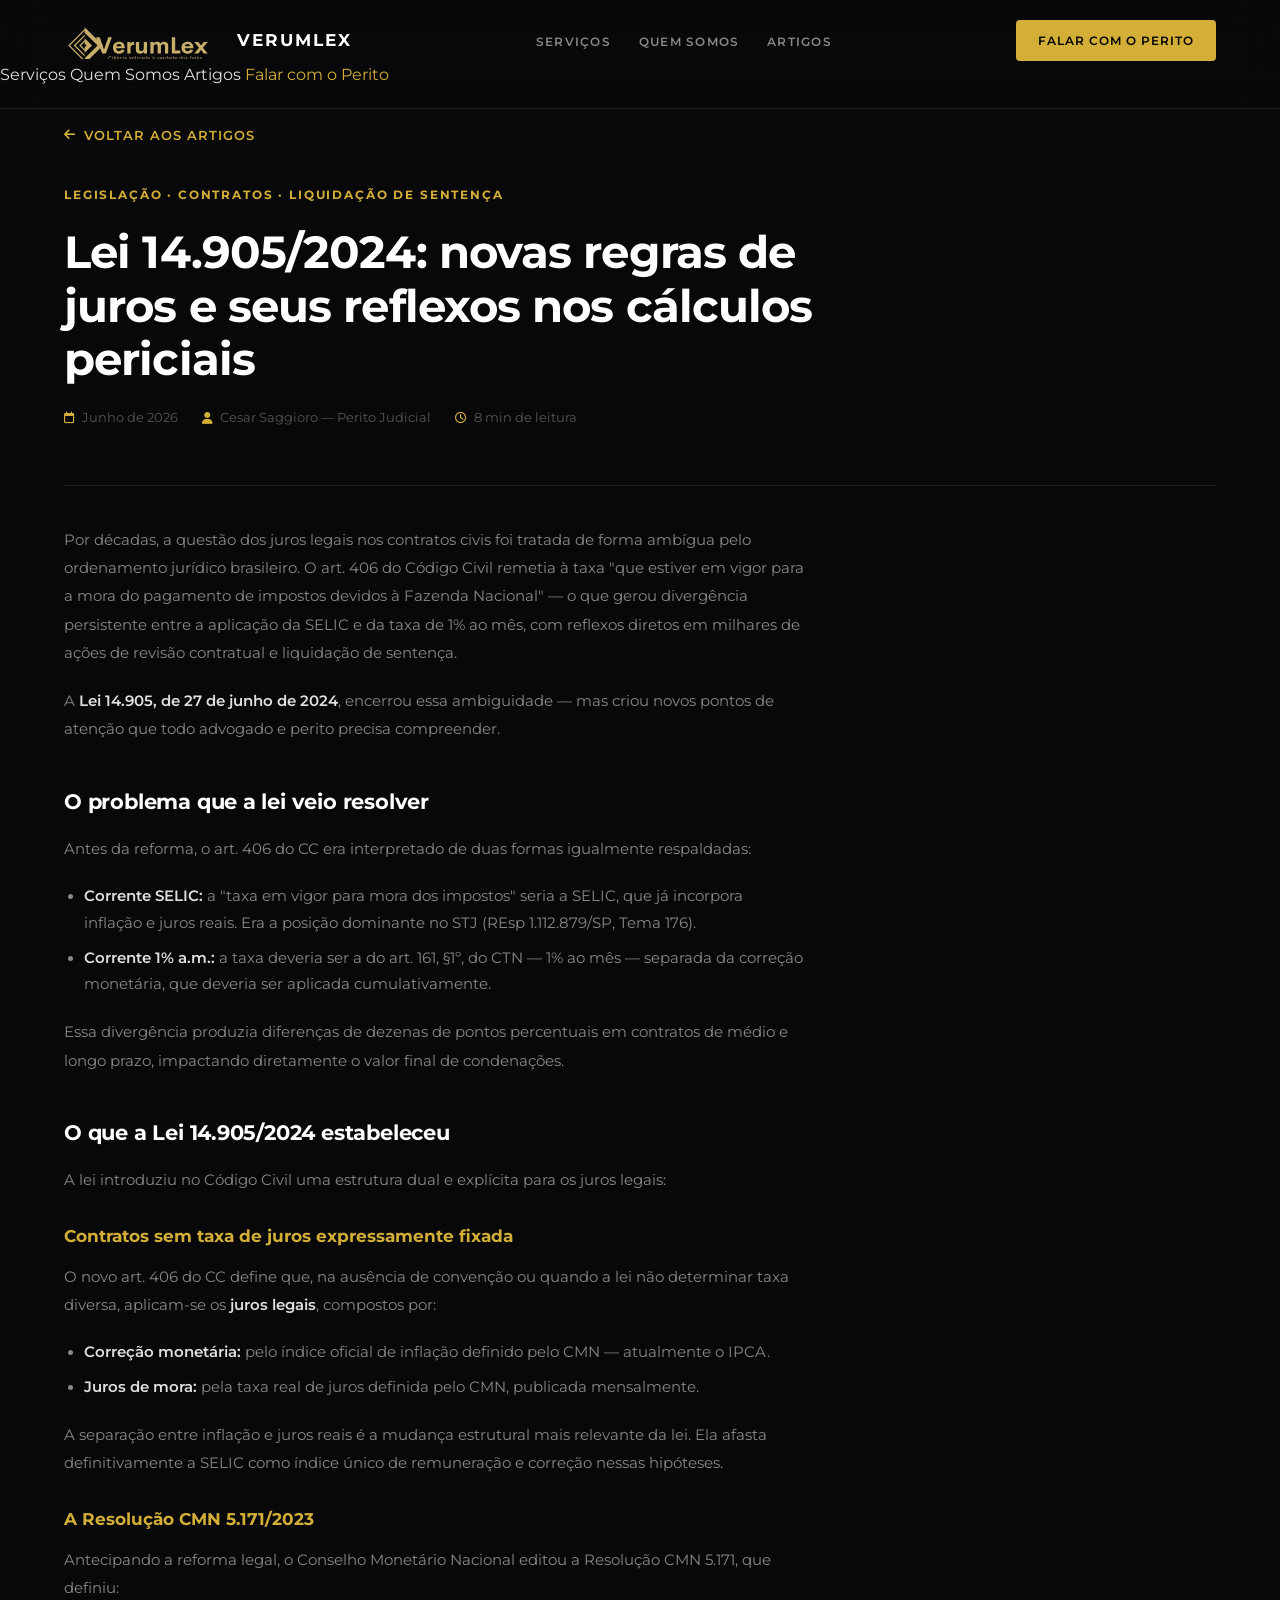
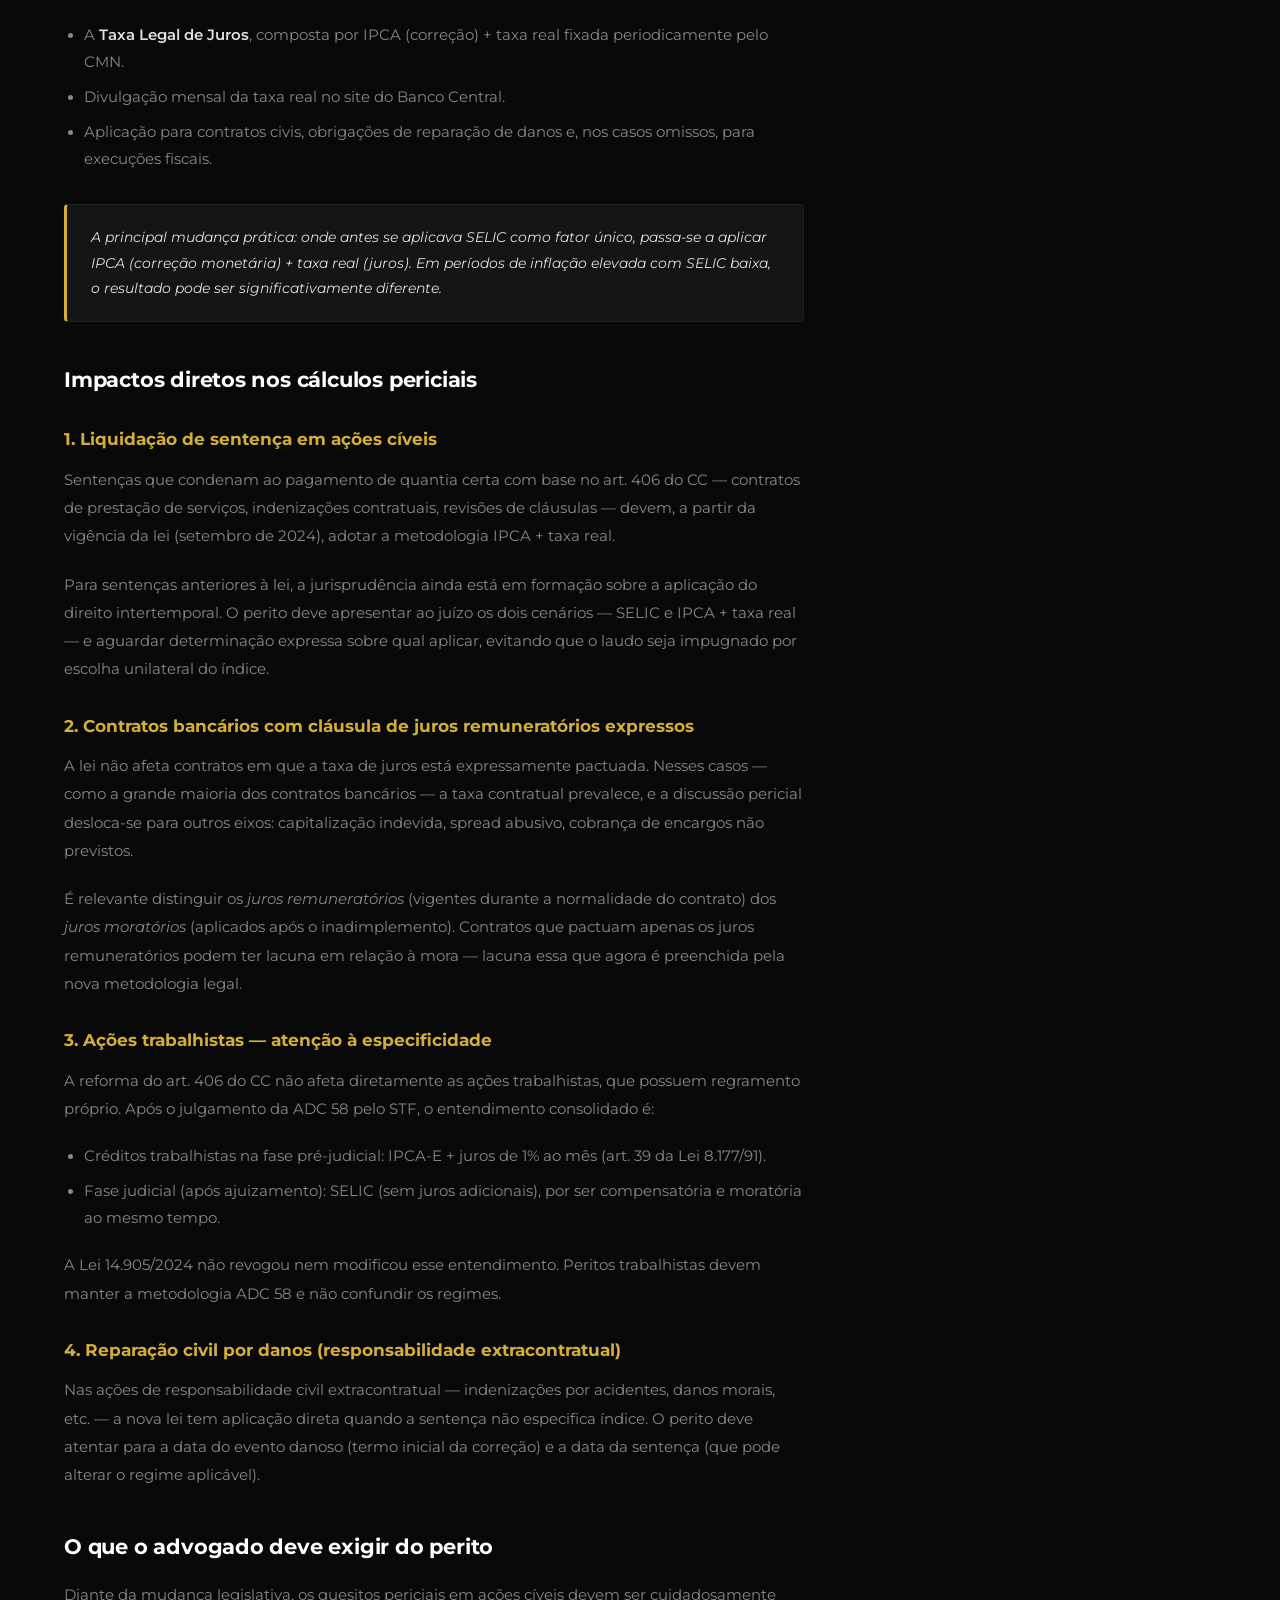
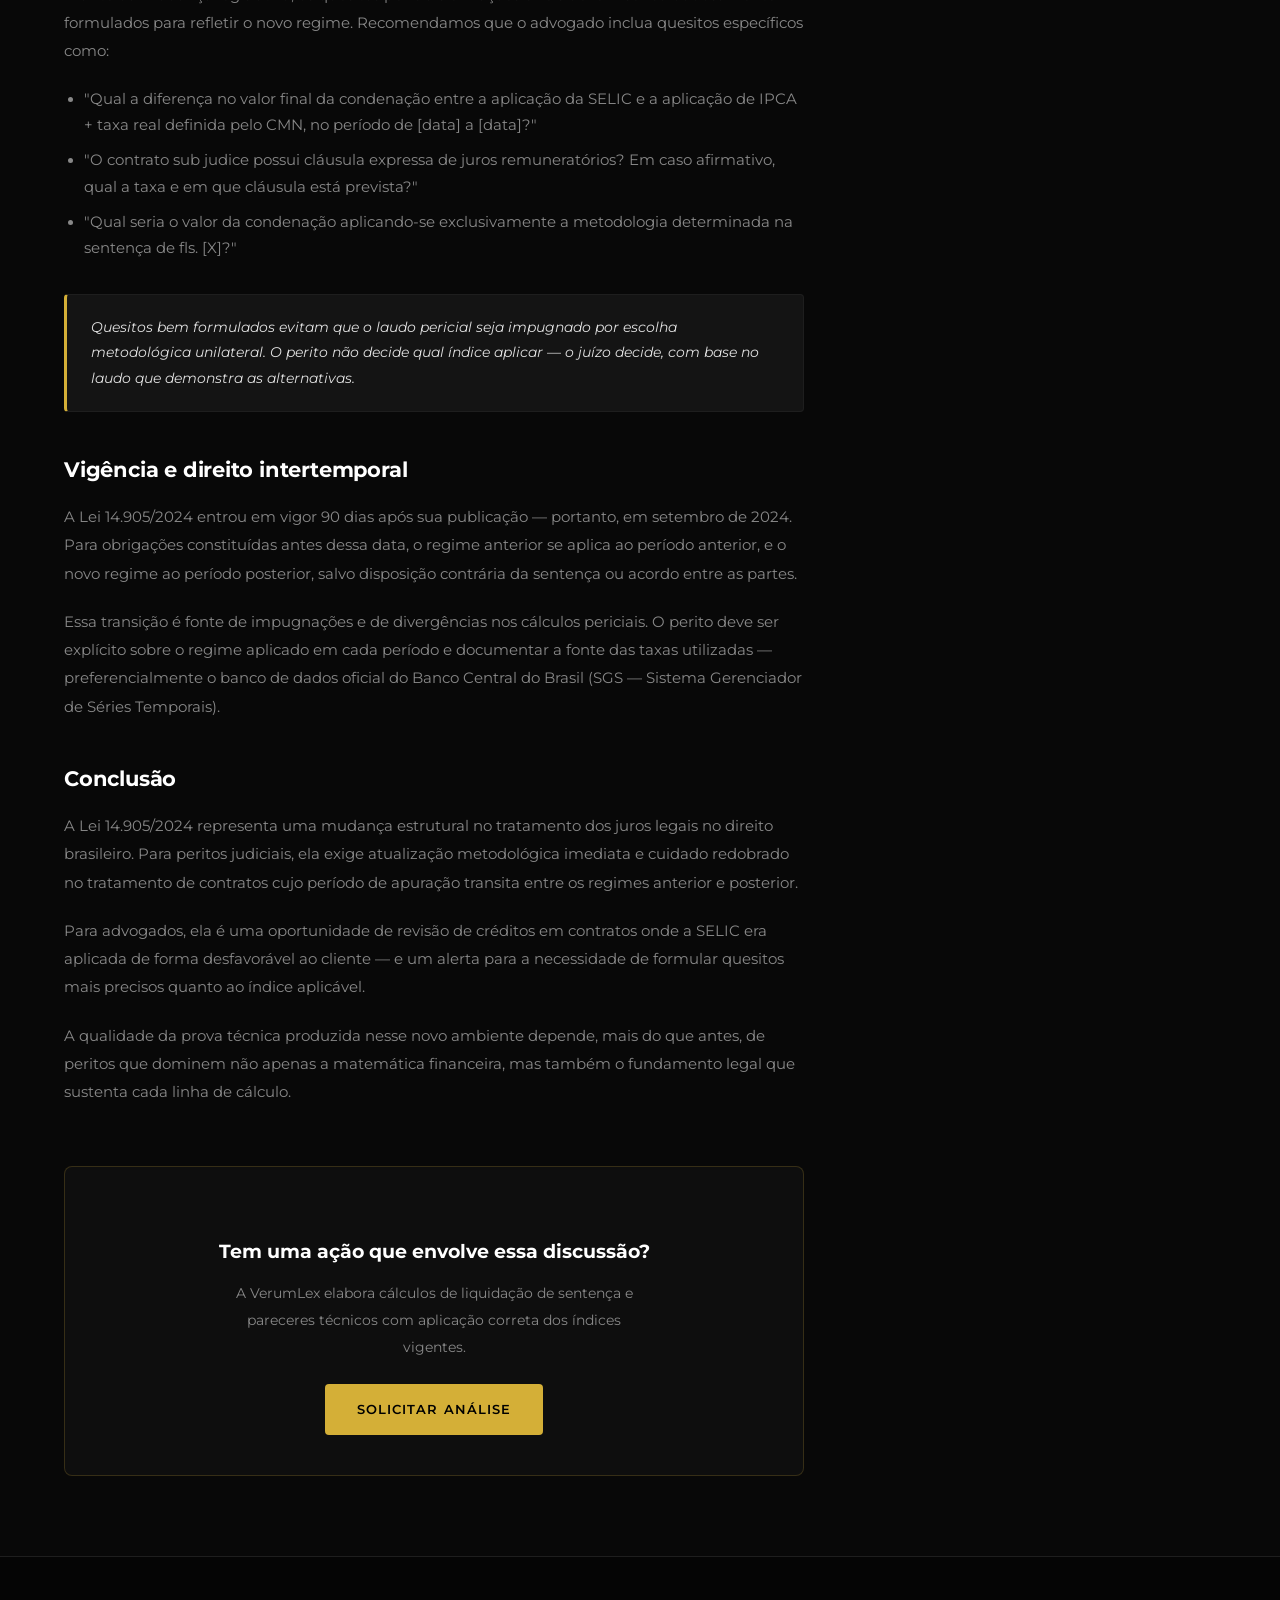
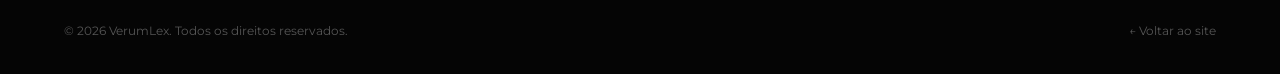
==== artigos/lei-14905-2024-juros.html @ 54c2287c "Site VerumLex v3.0 — reconstrução comercial - Landing page completa: hero, 9 serviços, quem somos, c" ====
<!DOCTYPE html>
<html lang="pt-BR">
<head>
  <meta charset="UTF-8">
  <meta name="viewport" content="width=device-width, initial-scale=1.0">
  <title>Lei 14.905/2024 e os Reflexos nos Cálculos Periciais — VerumLex</title>
  <meta name="description" content="A reforma dos juros legais pela Lei 14.905/2024 e CMN 5.171 alterou a base de correção monetária em contratos sem taxa fixada. Impactos na liquidação de sentença.">
  <link rel="preconnect" href="https://fonts.googleapis.com">
  <link rel="preconnect" href="https://fonts.gstatic.com" crossorigin>
  <link href="https://fonts.googleapis.com/css2?family=Montserrat:wght@300;400;500;600;700&display=swap" rel="stylesheet">
  <link rel="stylesheet" href="https://cdnjs.cloudflare.com/ajax/libs/font-awesome/6.5.0/css/all.min.css">
  <link rel="stylesheet" href="../assets/css/style.css?v=3.0">
  <link rel="icon" href="data:image/svg+xml,<svg xmlns='http://www.w3.org/2000/svg' viewBox='0 0 100 100'><text y='.9em' font-size='90'>⚖</text></svg>">
</head>
<body>

<div class="scroll-progress" id="scrollProgress"></div>

<nav class="navbar" id="navbar">
  <div class="container nav-inner">
    <a href="../index.html" class="nav-logo">
      <img src="../assets/img/logo.svg" alt="VerumLex">
      <span class="nav-logo-text">VERUMLEX</span>
    </a>
    <ul class="nav-links">
      <li><a href="../index.html#servicos">Serviços</a></li>
      <li><a href="../index.html#quem-somos">Quem Somos</a></li>
      <li><a href="../index.html#artigos">Artigos</a></li>
    </ul>
    <a href="../index.html#contato" class="btn btn-gold nav-cta">Falar com o Perito</a>
    <button class="nav-toggle" id="navToggle" aria-label="Menu">
      <span></span><span></span><span></span>
    </button>
  </div>
  <div class="nav-mobile-menu" id="navMobile">
    <a href="../index.html#servicos">Serviços</a>
    <a href="../index.html#quem-somos">Quem Somos</a>
    <a href="../index.html#artigos">Artigos</a>
    <a href="../index.html#contato" style="color:var(--gold)">Falar com o Perito</a>
  </div>
</nav>

<main class="article-page">
  <div class="container">

    <a href="../index.html#artigos" class="article-back">
      <i class="fa-solid fa-arrow-left"></i> Voltar aos artigos
    </a>

    <div class="article-page-header">
      <span class="article-page-tag">Legislação · Contratos · Liquidação de Sentença</span>
      <h1 class="article-page-title">Lei 14.905/2024: novas regras de juros e seus reflexos nos cálculos periciais</h1>
      <div class="article-meta">
        <span><i class="fa-regular fa-calendar"></i> Junho de 2026</span>
        <span><i class="fa-solid fa-user"></i> Cesar Saggioro — Perito Judicial</span>
        <span><i class="fa-regular fa-clock"></i> 8 min de leitura</span>
      </div>
    </div>

    <div class="article-divider"></div>

    <div class="article-content">

      <p>
        Por décadas, a questão dos juros legais nos contratos civis foi tratada de forma ambígua pelo ordenamento jurídico brasileiro. O art. 406 do Código Civil remetia à taxa "que estiver em vigor para a mora do pagamento de impostos devidos à Fazenda Nacional" — o que gerou divergência persistente entre a aplicação da SELIC e da taxa de 1% ao mês, com reflexos diretos em milhares de ações de revisão contratual e liquidação de sentença.
      </p>
      <p>
        A <strong>Lei 14.905, de 27 de junho de 2024</strong>, encerrou essa ambiguidade — mas criou novos pontos de atenção que todo advogado e perito precisa compreender.
      </p>

      <h2>O problema que a lei veio resolver</h2>
      <p>
        Antes da reforma, o art. 406 do CC era interpretado de duas formas igualmente respaldadas:
      </p>
      <ul>
        <li><strong>Corrente SELIC:</strong> a "taxa em vigor para mora dos impostos" seria a SELIC, que já incorpora inflação e juros reais. Era a posição dominante no STJ (REsp 1.112.879/SP, Tema 176).</li>
        <li><strong>Corrente 1% a.m.:</strong> a taxa deveria ser a do art. 161, §1º, do CTN — 1% ao mês — separada da correção monetária, que deveria ser aplicada cumulativamente.</li>
      </ul>
      <p>
        Essa divergência produzia diferenças de dezenas de pontos percentuais em contratos de médio e longo prazo, impactando diretamente o valor final de condenações.
      </p>

      <h2>O que a Lei 14.905/2024 estabeleceu</h2>
      <p>
        A lei introduziu no Código Civil uma estrutura dual e explícita para os juros legais:
      </p>

      <h3>Contratos sem taxa de juros expressamente fixada</h3>
      <p>
        O novo art. 406 do CC define que, na ausência de convenção ou quando a lei não determinar taxa diversa, aplicam-se os <strong>juros legais</strong>, compostos por:
      </p>
      <ul>
        <li><strong>Correção monetária:</strong> pelo índice oficial de inflação definido pelo CMN — atualmente o IPCA.</li>
        <li><strong>Juros de mora:</strong> pela taxa real de juros definida pelo CMN, publicada mensalmente.</li>
      </ul>
      <p>
        A separação entre inflação e juros reais é a mudança estrutural mais relevante da lei. Ela afasta definitivamente a SELIC como índice único de remuneração e correção nessas hipóteses.
      </p>

      <h3>A Resolução CMN 5.171/2023</h3>
      <p>
        Antecipando a reforma legal, o Conselho Monetário Nacional editou a Resolução CMN 5.171, que definiu:
      </p>
      <ul>
        <li>A <strong>Taxa Legal de Juros</strong>, composta por IPCA (correção) + taxa real fixada periodicamente pelo CMN.</li>
        <li>Divulgação mensal da taxa real no site do Banco Central.</li>
        <li>Aplicação para contratos civis, obrigações de reparação de danos e, nos casos omissos, para execuções fiscais.</li>
      </ul>

      <div class="article-callout">
        <p>A principal mudança prática: onde antes se aplicava SELIC como fator único, passa-se a aplicar IPCA (correção monetária) + taxa real (juros). Em períodos de inflação elevada com SELIC baixa, o resultado pode ser significativamente diferente.</p>
      </div>

      <h2>Impactos diretos nos cálculos periciais</h2>

      <h3>1. Liquidação de sentença em ações cíveis</h3>
      <p>
        Sentenças que condenam ao pagamento de quantia certa com base no art. 406 do CC — contratos de prestação de serviços, indenizações contratuais, revisões de cláusulas — devem, a partir da vigência da lei (setembro de 2024), adotar a metodologia IPCA + taxa real.
      </p>
      <p>
        Para sentenças anteriores à lei, a jurisprudência ainda está em formação sobre a aplicação do direito intertemporal. O perito deve apresentar ao juízo os dois cenários — SELIC e IPCA + taxa real — e aguardar determinação expressa sobre qual aplicar, evitando que o laudo seja impugnado por escolha unilateral do índice.
      </p>

      <h3>2. Contratos bancários com cláusula de juros remuneratórios expressos</h3>
      <p>
        A lei não afeta contratos em que a taxa de juros está expressamente pactuada. Nesses casos — como a grande maioria dos contratos bancários — a taxa contratual prevalece, e a discussão pericial desloca-se para outros eixos: capitalização indevida, spread abusivo, cobrança de encargos não previstos.
      </p>
      <p>
        É relevante distinguir os <em>juros remuneratórios</em> (vigentes durante a normalidade do contrato) dos <em>juros moratórios</em> (aplicados após o inadimplemento). Contratos que pactuam apenas os juros remuneratórios podem ter lacuna em relação à mora — lacuna essa que agora é preenchida pela nova metodologia legal.
      </p>

      <h3>3. Ações trabalhistas — atenção à especificidade</h3>
      <p>
        A reforma do art. 406 do CC não afeta diretamente as ações trabalhistas, que possuem regramento próprio. Após o julgamento da ADC 58 pelo STF, o entendimento consolidado é:
      </p>
      <ul>
        <li>Créditos trabalhistas na fase pré-judicial: IPCA-E + juros de 1% ao mês (art. 39 da Lei 8.177/91).</li>
        <li>Fase judicial (após ajuizamento): SELIC (sem juros adicionais), por ser compensatória e moratória ao mesmo tempo.</li>
      </ul>
      <p>
        A Lei 14.905/2024 não revogou nem modificou esse entendimento. Peritos trabalhistas devem manter a metodologia ADC 58 e não confundir os regimes.
      </p>

      <h3>4. Reparação civil por danos (responsabilidade extracontratual)</h3>
      <p>
        Nas ações de responsabilidade civil extracontratual — indenizações por acidentes, danos morais, etc. — a nova lei tem aplicação direta quando a sentença não especifica índice. O perito deve atentar para a data do evento danoso (termo inicial da correção) e a data da sentença (que pode alterar o regime aplicável).
      </p>

      <h2>O que o advogado deve exigir do perito</h2>
      <p>
        Diante da mudança legislativa, os quesitos periciais em ações cíveis devem ser cuidadosamente formulados para refletir o novo regime. Recomendamos que o advogado inclua quesitos específicos como:
      </p>
      <ul>
        <li>"Qual a diferença no valor final da condenação entre a aplicação da SELIC e a aplicação de IPCA + taxa real definida pelo CMN, no período de [data] a [data]?"</li>
        <li>"O contrato sub judice possui cláusula expressa de juros remuneratórios? Em caso afirmativo, qual a taxa e em que cláusula está prevista?"</li>
        <li>"Qual seria o valor da condenação aplicando-se exclusivamente a metodologia determinada na sentença de fls. [X]?"</li>
      </ul>

      <div class="article-callout">
        <p>Quesitos bem formulados evitam que o laudo pericial seja impugnado por escolha metodológica unilateral. O perito não decide qual índice aplicar — o juízo decide, com base no laudo que demonstra as alternativas.</p>
      </div>

      <h2>Vigência e direito intertemporal</h2>
      <p>
        A Lei 14.905/2024 entrou em vigor 90 dias após sua publicação — portanto, em setembro de 2024. Para obrigações constituídas antes dessa data, o regime anterior se aplica ao período anterior, e o novo regime ao período posterior, salvo disposição contrária da sentença ou acordo entre as partes.
      </p>
      <p>
        Essa transição é fonte de impugnações e de divergências nos cálculos periciais. O perito deve ser explícito sobre o regime aplicado em cada período e documentar a fonte das taxas utilizadas — preferencialmente o banco de dados oficial do Banco Central do Brasil (SGS — Sistema Gerenciador de Séries Temporais).
      </p>

      <h2>Conclusão</h2>
      <p>
        A Lei 14.905/2024 representa uma mudança estrutural no tratamento dos juros legais no direito brasileiro. Para peritos judiciais, ela exige atualização metodológica imediata e cuidado redobrado no tratamento de contratos cujo período de apuração transita entre os regimes anterior e posterior.
      </p>
      <p>
        Para advogados, ela é uma oportunidade de revisão de créditos em contratos onde a SELIC era aplicada de forma desfavorável ao cliente — e um alerta para a necessidade de formular quesitos mais precisos quanto ao índice aplicável.
      </p>
      <p>
        A qualidade da prova técnica produzida nesse novo ambiente depende, mais do que antes, de peritos que dominem não apenas a matemática financeira, mas também o fundamento legal que sustenta cada linha de cálculo.
      </p>

      <div class="article-cta">
        <h3>Tem uma ação que envolve essa discussão?</h3>
        <p>A VerumLex elabora cálculos de liquidação de sentença e pareceres técnicos com aplicação correta dos índices vigentes.</p>
        <a href="../index.html#contato" class="btn btn-gold">Solicitar Análise</a>
      </div>

    </div>
  </div>
</main>

<footer class="footer">
  <div class="container">
    <div class="footer-bottom" style="border-top:none;padding-top:0">
      <p>&copy; 2026 VerumLex. Todos os direitos reservados.</p>
      <a href="../index.html" style="font-size:0.76rem;color:var(--dim)">← Voltar ao site</a>
    </div>
  </div>
</footer>

<script>
  window.addEventListener('scroll', function() {
    var p = document.getElementById('scrollProgress');
    var h = document.documentElement;
    var pct = (h.scrollTop || document.body.scrollTop) / (h.scrollHeight - h.clientHeight) * 100;
    if (p) p.style.width = pct + '%';
    var nav = document.getElementById('navbar');
    if (nav) nav.classList.toggle('scrolled', window.scrollY > 60);
  });
  var toggle = document.getElementById('navToggle');
  var menu = document.getElementById('navMobile');
  if (toggle && menu) {
    toggle.addEventListener('click', function() {
      toggle.classList.toggle('open');
      menu.classList.toggle('open');
    });
  }
</script>
</body>
</html>
---- assets/css/style.css ----
/* VerumLex — style.css v3.0 | 2026-06-29 */

/* ════ RESET & VARIABLES ════ */
*, *::before, *::after { margin: 0; padding: 0; box-sizing: border-box; }

:root {
  --gold:       #d4af37;
  --gold-light: #e5c84a;
  --gold-glow:  rgba(212,175,55,0.12);
  --bg:         #080808;
  --s1:         #0e0e0e;
  --s2:         #141414;
  --s3:         #1c1c1c;
  --border:     #1e1e1e;
  --border-hi:  #2a2a2a;
  --text:       #e0e0e0;
  --muted:      #888;
  --dim:        #555;
  --radius:     8px;
  --max-w:      1200px;
}

html { scroll-behavior: smooth; }

body {
  font-family: 'Montserrat', sans-serif;
  background: var(--bg);
  color: var(--text);
  line-height: 1.7;
  font-size: 16px;
  -webkit-font-smoothing: antialiased;
}

a { text-decoration: none; color: inherit; }
img { max-width: 100%; display: block; }

.container {
  width: 90%;
  max-width: var(--max-w);
  margin: 0 auto;
}

/* ════ TYPOGRAPHY ════ */
.section-label {
  display: inline-block;
  font-size: 0.72rem;
  font-weight: 700;
  letter-spacing: 0.18em;
  text-transform: uppercase;
  color: var(--gold);
  margin-bottom: 16px;
}
.section-title {
  font-size: clamp(1.7rem, 3vw, 2.4rem);
  font-weight: 700;
  letter-spacing: -0.02em;
  color: #fff;
  margin-bottom: 12px;
  line-height: 1.2;
}
.section-sub {
  font-size: 0.95rem;
  color: var(--muted);
  line-height: 1.8;
}

/* ════ BUTTONS ════ */
.btn {
  display: inline-flex;
  align-items: center;
  gap: 8px;
  padding: 14px 32px;
  border-radius: 4px;
  font-family: 'Montserrat', sans-serif;
  font-weight: 600;
  font-size: 0.84rem;
  letter-spacing: 0.08em;
  text-transform: uppercase;
  cursor: pointer;
  border: none;
  transition: all 0.2s ease;
}
.btn-gold {
  background: var(--gold);
  color: #000;
}
.btn-gold:hover {
  background: var(--gold-light);
  transform: translateY(-2px);
  box-shadow: 0 8px 28px rgba(212,175,55,0.22);
}
.btn-outline {
  background: transparent;
  color: var(--gold);
  border: 1px solid rgba(212,175,55,0.5);
}
.btn-outline:hover {
  background: var(--gold-glow);
  border-color: var(--gold);
  transform: translateY(-2px);
}

/* ════ SCROLL PROGRESS ════ */
.scroll-progress {
  position: fixed;
  top: 0; left: 0;
  height: 2px;
  width: 0%;
  background: var(--gold);
  z-index: 9999;
  transition: width 0.1s linear;
}

/* ════ NAVBAR ════ */
.navbar {
  position: fixed;
  top: 0; left: 0; right: 0;
  z-index: 1000;
  padding: 20px 0;
  background: rgba(8,8,8,0.88);
  backdrop-filter: blur(20px);
  -webkit-backdrop-filter: blur(20px);
  border-bottom: 1px solid var(--border);
  transition: padding 0.3s ease;
}
.navbar.scrolled { padding: 12px 0; }
.nav-inner {
  display: flex;
  align-items: center;
  justify-content: space-between;
}
.nav-logo {
  display: flex;
  align-items: center;
  gap: 10px;
}
.nav-logo img { height: 36px; width: auto; }
.nav-logo-text {
  font-size: 1.05rem;
  font-weight: 700;
  letter-spacing: 0.12em;
  color: #fff;
}
.nav-links {
  display: flex;
  align-items: center;
  gap: 28px;
  list-style: none;
}
.nav-links a {
  font-size: 0.78rem;
  font-weight: 600;
  letter-spacing: 0.1em;
  text-transform: uppercase;
  color: var(--muted);
  transition: color 0.2s;
}
.nav-links a:hover { color: var(--gold); }
.nav-cta { padding: 10px 22px; font-size: 0.78rem; }
.nav-toggle {
  display: none;
  flex-direction: column;
  gap: 5px;
  cursor: pointer;
  padding: 4px;
  background: none;
  border: none;
}
.nav-toggle span {
  display: block;
  width: 24px; height: 2px;
  background: var(--text);
  transition: all 0.3s;
  transform-origin: center;
}
.nav-toggle.open span:nth-child(1) { transform: translateY(7px) rotate(45deg); }
.nav-toggle.open span:nth-child(2) { opacity: 0; }
.nav-toggle.open span:nth-child(3) { transform: translateY(-7px) rotate(-45deg); }

/* ════ HERO ════ */
.hero {
  min-height: 100vh;
  display: flex;
  align-items: center;
  padding: 120px 0 80px;
  position: relative;
  overflow: hidden;
}
.hero-bg-glow {
  position: absolute;
  top: -200px; left: -150px;
  width: 800px; height: 800px;
  background: radial-gradient(circle, rgba(212,175,55,0.04) 0%, transparent 65%);
  pointer-events: none;
}
.hero-bg-glow-2 {
  position: absolute;
  bottom: -200px; right: -150px;
  width: 600px; height: 600px;
  background: radial-gradient(circle, rgba(212,175,55,0.03) 0%, transparent 65%);
  pointer-events: none;
}
.hero-inner {
  display: grid;
  grid-template-columns: 1.1fr 0.9fr;
  gap: 80px;
  align-items: center;
  position: relative;
  z-index: 1;
}
.hero-eyebrow {
  display: inline-flex;
  align-items: center;
  gap: 12px;
  font-size: 0.72rem;
  font-weight: 700;
  letter-spacing: 0.2em;
  text-transform: uppercase;
  color: var(--gold);
  margin-bottom: 28px;
}
.hero-eyebrow::before {
  content: '';
  display: block;
  width: 36px; height: 1px;
  background: var(--gold);
  flex-shrink: 0;
}
.hero-title {
  font-size: clamp(2.2rem, 4.5vw, 3.6rem);
  font-weight: 700;
  line-height: 1.12;
  letter-spacing: -0.03em;
  color: #fff;
  margin-bottom: 24px;
}
.hero-title .gold { color: var(--gold); }
.hero-text {
  font-size: 1rem;
  color: var(--muted);
  line-height: 1.85;
  margin-bottom: 40px;
  max-width: 520px;
}
.hero-buttons {
  display: flex;
  gap: 14px;
  flex-wrap: wrap;
  margin-bottom: 56px;
}
.hero-stats {
  display: flex;
  gap: 40px;
  padding-top: 36px;
  border-top: 1px solid var(--border);
}
.stat-item {}
.stat-number {
  font-size: 1.8rem;
  font-weight: 700;
  color: var(--gold);
  line-height: 1;
  margin-bottom: 4px;
}
.stat-label {
  font-size: 0.75rem;
  color: var(--dim);
  font-weight: 500;
  letter-spacing: 0.05em;
}
/* Hero right panel */
.hero-panel {
  background: var(--s1);
  border: 1px solid var(--border);
  border-radius: 12px;
  padding: 36px;
  display: flex;
  flex-direction: column;
  gap: 20px;
}
.hero-panel-title {
  font-size: 0.72rem;
  font-weight: 700;
  letter-spacing: 0.15em;
  text-transform: uppercase;
  color: var(--gold);
  margin-bottom: 4px;
}
.coverage-item {
  display: flex;
  align-items: flex-start;
  gap: 14px;
  padding: 16px;
  background: var(--s2);
  border-radius: 6px;
  border: 1px solid var(--border);
}
.coverage-item i {
  color: var(--gold);
  font-size: 0.95rem;
  margin-top: 2px;
  flex-shrink: 0;
  width: 16px;
  text-align: center;
}
.coverage-item div .cov-label {
  font-size: 0.82rem;
  font-weight: 600;
  color: var(--text);
  display: block;
  margin-bottom: 2px;
}
.coverage-item div .cov-sub {
  font-size: 0.76rem;
  color: var(--muted);
}
.hero-email {
  display: flex;
  align-items: center;
  gap: 10px;
  padding: 14px 16px;
  background: var(--gold-glow);
  border: 1px solid rgba(212,175,55,0.2);
  border-radius: 6px;
  font-size: 0.85rem;
  color: var(--gold);
  font-weight: 500;
}
.hero-email i { font-size: 0.85rem; }

/* ════ SERVICES ════ */
.services {
  padding: 100px 0;
  background: var(--s1);
}
.services-header { margin-bottom: 48px; }
.services-grid {
  display: grid;
  grid-template-columns: repeat(3, 1fr);
  gap: 1px;
  background: var(--border);
  border: 1px solid var(--border);
  border-radius: var(--radius);
  overflow: hidden;
}
.service-card {
  background: var(--s1);
  padding: 32px 28px;
  transition: background 0.2s;
}
.service-card:hover { background: var(--s2); }
.service-icon {
  width: 44px; height: 44px;
  display: flex;
  align-items: center;
  justify-content: center;
  background: var(--gold-glow);
  border-radius: 8px;
  margin-bottom: 20px;
}
.service-icon i { color: var(--gold); font-size: 1.1rem; }
.service-card h3 {
  font-size: 0.95rem;
  font-weight: 700;
  color: #fff;
  margin-bottom: 10px;
  line-height: 1.3;
}
.service-card p {
  font-size: 0.84rem;
  color: var(--muted);
  line-height: 1.75;
}
.service-tag {
  display: inline-block;
  margin-top: 16px;
  font-size: 0.68rem;
  font-weight: 700;
  letter-spacing: 0.12em;
  text-transform: uppercase;
  color: var(--gold);
  opacity: 0.65;
}

/* ════ ABOUT ════ */
.about {
  padding: 100px 0;
  background: var(--bg);
}
.about-grid {
  display: grid;
  grid-template-columns: 1fr 1fr;
  gap: 80px;
  align-items: start;
}
.about-text .section-sub {
  margin-bottom: 0;
  margin-top: 12px;
}
.about-body {
  margin-top: 28px;
  display: flex;
  flex-direction: column;
  gap: 16px;
}
.about-body p {
  font-size: 0.9rem;
  color: var(--muted);
  line-height: 1.9;
}
.about-highlights {
  margin-top: 32px;
  padding-top: 32px;
  border-top: 1px solid var(--border);
  display: flex;
  flex-direction: column;
  gap: 12px;
}
.hi-item {
  display: flex;
  align-items: flex-start;
  gap: 12px;
}
.hi-item i { color: var(--gold); font-size: 0.85rem; margin-top: 4px; flex-shrink: 0; }
.hi-item span { font-size: 0.85rem; color: var(--text); line-height: 1.6; }
/* Specialists */
.about-right {}
.spec-header {
  font-size: 0.72rem;
  font-weight: 700;
  letter-spacing: 0.15em;
  text-transform: uppercase;
  color: var(--muted);
  margin-bottom: 20px;
  margin-top: 8px;
}
.specialists-grid {
  display: grid;
  grid-template-columns: repeat(3, 1fr);
  gap: 10px;
  margin-bottom: 28px;
}
.spec-item {
  display: flex;
  flex-direction: column;
  align-items: center;
  gap: 8px;
  padding: 16px 8px;
  background: var(--s2);
  border: 1px solid var(--border);
  border-radius: var(--radius);
  transition: border-color 0.2s, background 0.2s;
}
.spec-item:hover {
  border-color: rgba(212,175,55,0.3);
  background: var(--s3);
}
.spec-item i { color: var(--gold); font-size: 1.1rem; }
.spec-item span {
  font-size: 0.68rem;
  font-weight: 600;
  text-align: center;
  color: var(--muted);
  text-transform: uppercase;
  letter-spacing: 0.06em;
  line-height: 1.3;
}
.about-note {
  padding: 16px 20px;
  background: var(--s2);
  border: 1px solid var(--border);
  border-left: 3px solid var(--gold);
  border-radius: 4px;
  font-size: 0.82rem;
  color: var(--muted);
  line-height: 1.7;
}

/* ════ HOW IT WORKS ════ */
.process {
  padding: 100px 0;
  background: var(--s1);
}
.process-header { text-align: center; margin-bottom: 64px; }
.process-steps {
  display: grid;
  grid-template-columns: repeat(3, 1fr);
  gap: 0;
  position: relative;
  max-width: 900px;
  margin: 0 auto;
}
.process-connector {
  position: absolute;
  top: 31px;
  left: calc(16.66% + 32px);
  right: calc(16.66% + 32px);
  height: 1px;
  background: linear-gradient(to right, rgba(212,175,55,0.4) 0%, rgba(212,175,55,0.1) 50%, rgba(212,175,55,0.4) 100%);
}
.process-step {
  padding: 0 24px;
  text-align: center;
  position: relative;
  z-index: 1;
}
.step-num {
  width: 62px; height: 62px;
  border-radius: 50%;
  border: 1px solid rgba(212,175,55,0.35);
  background: var(--s1);
  display: flex;
  align-items: center;
  justify-content: center;
  margin: 0 auto 28px;
  font-size: 1.1rem;
  font-weight: 700;
  color: var(--gold);
}
.process-step h3 {
  font-size: 1rem;
  font-weight: 700;
  color: #fff;
  margin-bottom: 12px;
}
.process-step p {
  font-size: 0.85rem;
  color: var(--muted);
  line-height: 1.75;
}

/* ════ ARTICLES ════ */
.articles {
  padding: 100px 0;
  background: var(--bg);
}
.articles-header {
  display: flex;
  align-items: flex-end;
  justify-content: space-between;
  margin-bottom: 48px;
  gap: 20px;
  flex-wrap: wrap;
}
.articles-link {
  font-size: 0.8rem;
  font-weight: 600;
  color: var(--gold);
  letter-spacing: 0.08em;
  text-transform: uppercase;
  display: flex;
  align-items: center;
  gap: 6px;
  transition: gap 0.2s;
  white-space: nowrap;
}
.articles-link:hover { gap: 10px; }
.articles-grid {
  display: grid;
  grid-template-columns: repeat(auto-fit, minmax(320px, 1fr));
  gap: 20px;
}
.article-card {
  background: var(--s1);
  border: 1px solid var(--border);
  border-radius: var(--radius);
  overflow: hidden;
  display: flex;
  flex-direction: column;
  transition: transform 0.25s, border-color 0.25s, box-shadow 0.25s;
  cursor: pointer;
}
.article-card:hover {
  transform: translateY(-4px);
  border-color: rgba(212,175,55,0.25);
  box-shadow: 0 12px 40px rgba(0,0,0,0.4);
}
.article-body { padding: 28px 28px 0; flex: 1; }
.article-tag {
  display: inline-block;
  font-size: 0.68rem;
  font-weight: 700;
  letter-spacing: 0.14em;
  text-transform: uppercase;
  color: var(--gold);
  margin-bottom: 14px;
}
.article-card h3 {
  font-size: 1rem;
  font-weight: 700;
  color: #fff;
  line-height: 1.4;
  margin-bottom: 12px;
}
.article-card p {
  font-size: 0.85rem;
  color: var(--muted);
  line-height: 1.75;
}
.article-footer {
  padding: 20px 28px;
  margin-top: 20px;
  border-top: 1px solid var(--border);
  display: flex;
  align-items: center;
  justify-content: space-between;
}
.article-date { font-size: 0.75rem; color: var(--dim); }
.article-read {
  font-size: 0.75rem;
  font-weight: 600;
  color: var(--gold);
  display: flex;
  align-items: center;
  gap: 6px;
  transition: gap 0.2s;
}
.article-card:hover .article-read { gap: 10px; }

/* ════ CONTACT ════ */
.contact {
  padding: 100px 0;
  background: var(--s1);
}
.contact-grid {
  display: grid;
  grid-template-columns: 1fr 1.3fr;
  gap: 80px;
  align-items: start;
}
.contact-info .section-sub { margin-top: 12px; margin-bottom: 40px; }
.contact-detail {
  display: flex;
  align-items: center;
  gap: 14px;
  margin-bottom: 14px;
}
.contact-detail i { color: var(--gold); width: 18px; text-align: center; }
.contact-detail a, .contact-detail span {
  font-size: 0.88rem;
  color: var(--text);
}
.contact-detail a:hover { color: var(--gold); }
.contact-notice {
  margin-top: 36px;
  padding: 16px 20px;
  background: var(--s2);
  border: 1px solid var(--border);
  border-left: 3px solid var(--gold);
  border-radius: 4px;
  font-size: 0.82rem;
  color: var(--muted);
  line-height: 1.7;
}
/* Form */
.contact-form {
  background: var(--s2);
  border: 1px solid var(--border);
  border-radius: var(--radius);
  padding: 40px;
}
.form-row {
  display: grid;
  grid-template-columns: 1fr 1fr;
  gap: 16px;
}
.form-group { margin-bottom: 18px; }
.form-group label {
  display: block;
  font-size: 0.72rem;
  font-weight: 700;
  letter-spacing: 0.1em;
  text-transform: uppercase;
  color: var(--muted);
  margin-bottom: 8px;
}
.form-group input,
.form-group select,
.form-group textarea {
  width: 100%;
  padding: 12px 16px;
  background: var(--s3);
  border: 1px solid var(--border-hi);
  border-radius: 4px;
  color: var(--text);
  font-family: 'Montserrat', sans-serif;
  font-size: 0.88rem;
  outline: none;
  transition: border-color 0.2s;
  -webkit-appearance: none;
}
.form-group input:focus,
.form-group select:focus,
.form-group textarea:focus { border-color: rgba(212,175,55,0.4); }
.form-group textarea { resize: vertical; min-height: 120px; }
.form-group select { cursor: pointer; }
.form-group select option { background: #1c1c1c; }
.btn-submit { width: 100%; padding: 14px; margin-top: 4px; justify-content: center; }

/* ════ FOOTER ════ */
.footer {
  background: #050505;
  border-top: 1px solid var(--border);
  padding: 64px 0 32px;
}
.footer-grid {
  display: grid;
  grid-template-columns: 2fr 1fr 1fr;
  gap: 48px;
  margin-bottom: 48px;
}
.footer-logo {
  display: flex;
  align-items: center;
  gap: 10px;
  margin-bottom: 16px;
}
.footer-logo img { height: 30px; }
.footer-logo-text {
  font-size: 0.95rem;
  font-weight: 700;
  letter-spacing: 0.12em;
}
.footer-brand-text {
  font-size: 0.82rem;
  color: var(--dim);
  line-height: 1.75;
  max-width: 280px;
}
.footer-col h4 {
  font-size: 0.72rem;
  font-weight: 700;
  letter-spacing: 0.14em;
  text-transform: uppercase;
  color: var(--gold);
  margin-bottom: 16px;
}
.footer-col ul { list-style: none; display: flex; flex-direction: column; gap: 10px; }
.footer-col ul li a {
  font-size: 0.82rem;
  color: var(--dim);
  transition: color 0.2s;
}
.footer-col ul li a:hover { color: var(--text); }
.footer-bottom {
  padding-top: 28px;
  border-top: 1px solid var(--border);
  display: flex;
  align-items: center;
  justify-content: space-between;
  gap: 20px;
  flex-wrap: wrap;
}
.footer-bottom p { font-size: 0.76rem; color: var(--dim); }

/* ════ ARTICLE PAGE ════ */
.article-page { padding: 120px 0 80px; }
.article-page-header { margin-bottom: 56px; }
.article-page-tag {
  font-size: 0.72rem;
  font-weight: 700;
  letter-spacing: 0.16em;
  text-transform: uppercase;
  color: var(--gold);
  display: block;
  margin-bottom: 20px;
}
.article-page-title {
  font-size: clamp(1.8rem, 4vw, 2.8rem);
  font-weight: 700;
  color: #fff;
  line-height: 1.2;
  letter-spacing: -0.02em;
  margin-bottom: 20px;
  max-width: 800px;
}
.article-meta {
  display: flex;
  align-items: center;
  gap: 24px;
  flex-wrap: wrap;
}
.article-meta span {
  font-size: 0.8rem;
  color: var(--dim);
  display: flex;
  align-items: center;
  gap: 7px;
}
.article-meta i { color: var(--gold); font-size: 0.75rem; }
.article-divider {
  height: 1px;
  background: var(--border);
  margin: 40px 0;
}
.article-content {
  max-width: 740px;
}
.article-content h2 {
  font-size: 1.3rem;
  font-weight: 700;
  color: #fff;
  margin: 40px 0 16px;
  letter-spacing: -0.01em;
}
.article-content h3 {
  font-size: 1.05rem;
  font-weight: 700;
  color: var(--gold);
  margin: 28px 0 12px;
}
.article-content p {
  font-size: 0.93rem;
  color: var(--muted);
  line-height: 1.9;
  margin-bottom: 20px;
}
.article-content ul, .article-content ol {
  padding-left: 20px;
  margin-bottom: 20px;
}
.article-content li {
  font-size: 0.93rem;
  color: var(--muted);
  line-height: 1.8;
  margin-bottom: 8px;
}
.article-content strong { color: var(--text); font-weight: 600; }
.article-callout {
  margin: 32px 0;
  padding: 20px 24px;
  background: var(--s2);
  border: 1px solid var(--border);
  border-left: 3px solid var(--gold);
  border-radius: 4px;
}
.article-callout p {
  margin: 0;
  font-size: 0.9rem;
  font-style: italic;
  color: var(--text);
  line-height: 1.75;
}
.article-formula {
  margin: 24px 0;
  padding: 20px 24px;
  background: var(--s2);
  border: 1px solid var(--border);
  border-radius: 6px;
  font-family: 'Courier New', monospace;
  font-size: 0.9rem;
  color: var(--gold);
  overflow-x: auto;
}
.article-back {
  display: inline-flex;
  align-items: center;
  gap: 8px;
  font-size: 0.8rem;
  font-weight: 600;
  color: var(--gold);
  letter-spacing: 0.08em;
  text-transform: uppercase;
  margin-bottom: 40px;
  transition: gap 0.2s;
}
.article-back:hover { gap: 12px; }
.article-cta {
  margin-top: 60px;
  padding: 40px;
  background: var(--s1);
  border: 1px solid rgba(212,175,55,0.2);
  border-radius: var(--radius);
  text-align: center;
}
.article-cta h3 {
  font-size: 1.2rem;
  font-weight: 700;
  color: #fff;
  margin-bottom: 12px;
}
.article-cta p {
  font-size: 0.88rem;
  color: var(--muted);
  margin-bottom: 24px;
  max-width: 400px;
  margin-left: auto;
  margin-right: auto;
}

/* ════ RESPONSIVE ════ */
@media (max-width: 900px) {
  .hero-inner { grid-template-columns: 1fr; gap: 48px; }
  .hero-panel { display: none; }
  .services-grid { grid-template-columns: repeat(2, 1fr); }
  .about-grid { grid-template-columns: 1fr; gap: 48px; }
  .contact-grid { grid-template-columns: 1fr; gap: 48px; }
  .footer-grid { grid-template-columns: 1fr; gap: 32px; }
}
@media (max-width: 680px) {
  .nav-links, .nav-cta { display: none; }
  .nav-toggle { display: flex; }
  .nav-mobile-menu {
    display: none;
    position: absolute;
    top: 100%; left: 0; right: 0;
    background: rgba(8,8,8,0.98);
    padding: 24px;
    border-bottom: 1px solid var(--border);
    flex-direction: column;
    gap: 4px;
  }
  .nav-mobile-menu.open { display: flex; }
  .nav-mobile-menu a {
    display: block;
    padding: 12px 0;
    font-size: 0.9rem;
    font-weight: 500;
    color: var(--muted);
    border-bottom: 1px solid var(--border);
    letter-spacing: 0.06em;
  }
  .nav-mobile-menu a:last-child { border-bottom: none; }
  .nav-mobile-menu a:hover { color: var(--gold); }
  .services-grid { grid-template-columns: 1fr; }
  .process-steps { grid-template-columns: 1fr; gap: 40px; }
  .process-connector { display: none; }
  .specialists-grid { grid-template-columns: repeat(3, 1fr); }
  .hero-stats { gap: 24px; flex-wrap: wrap; }
  .form-row { grid-template-columns: 1fr; }
  .contact-form { padding: 28px 20px; }
  .footer-bottom { flex-direction: column; align-items: flex-start; gap: 8px; }
  .article-page { padding: 100px 0 60px; }
}
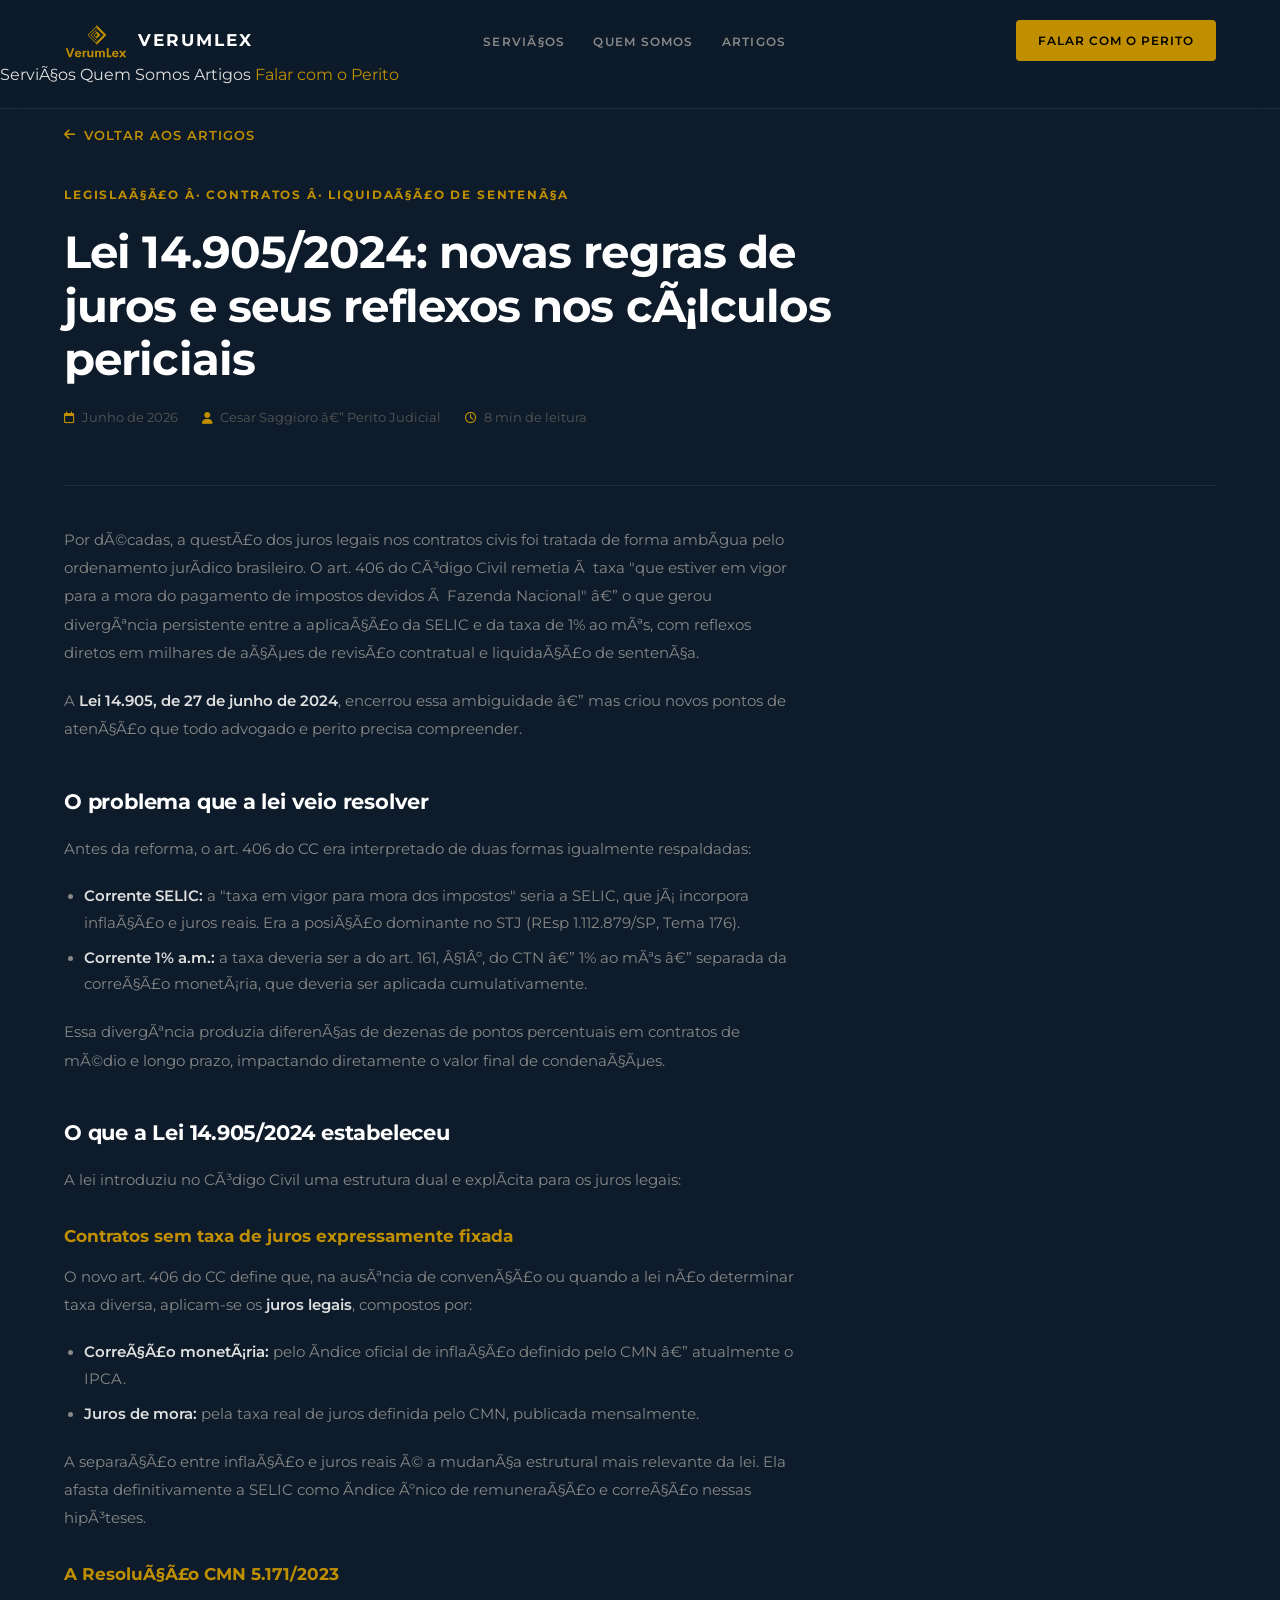
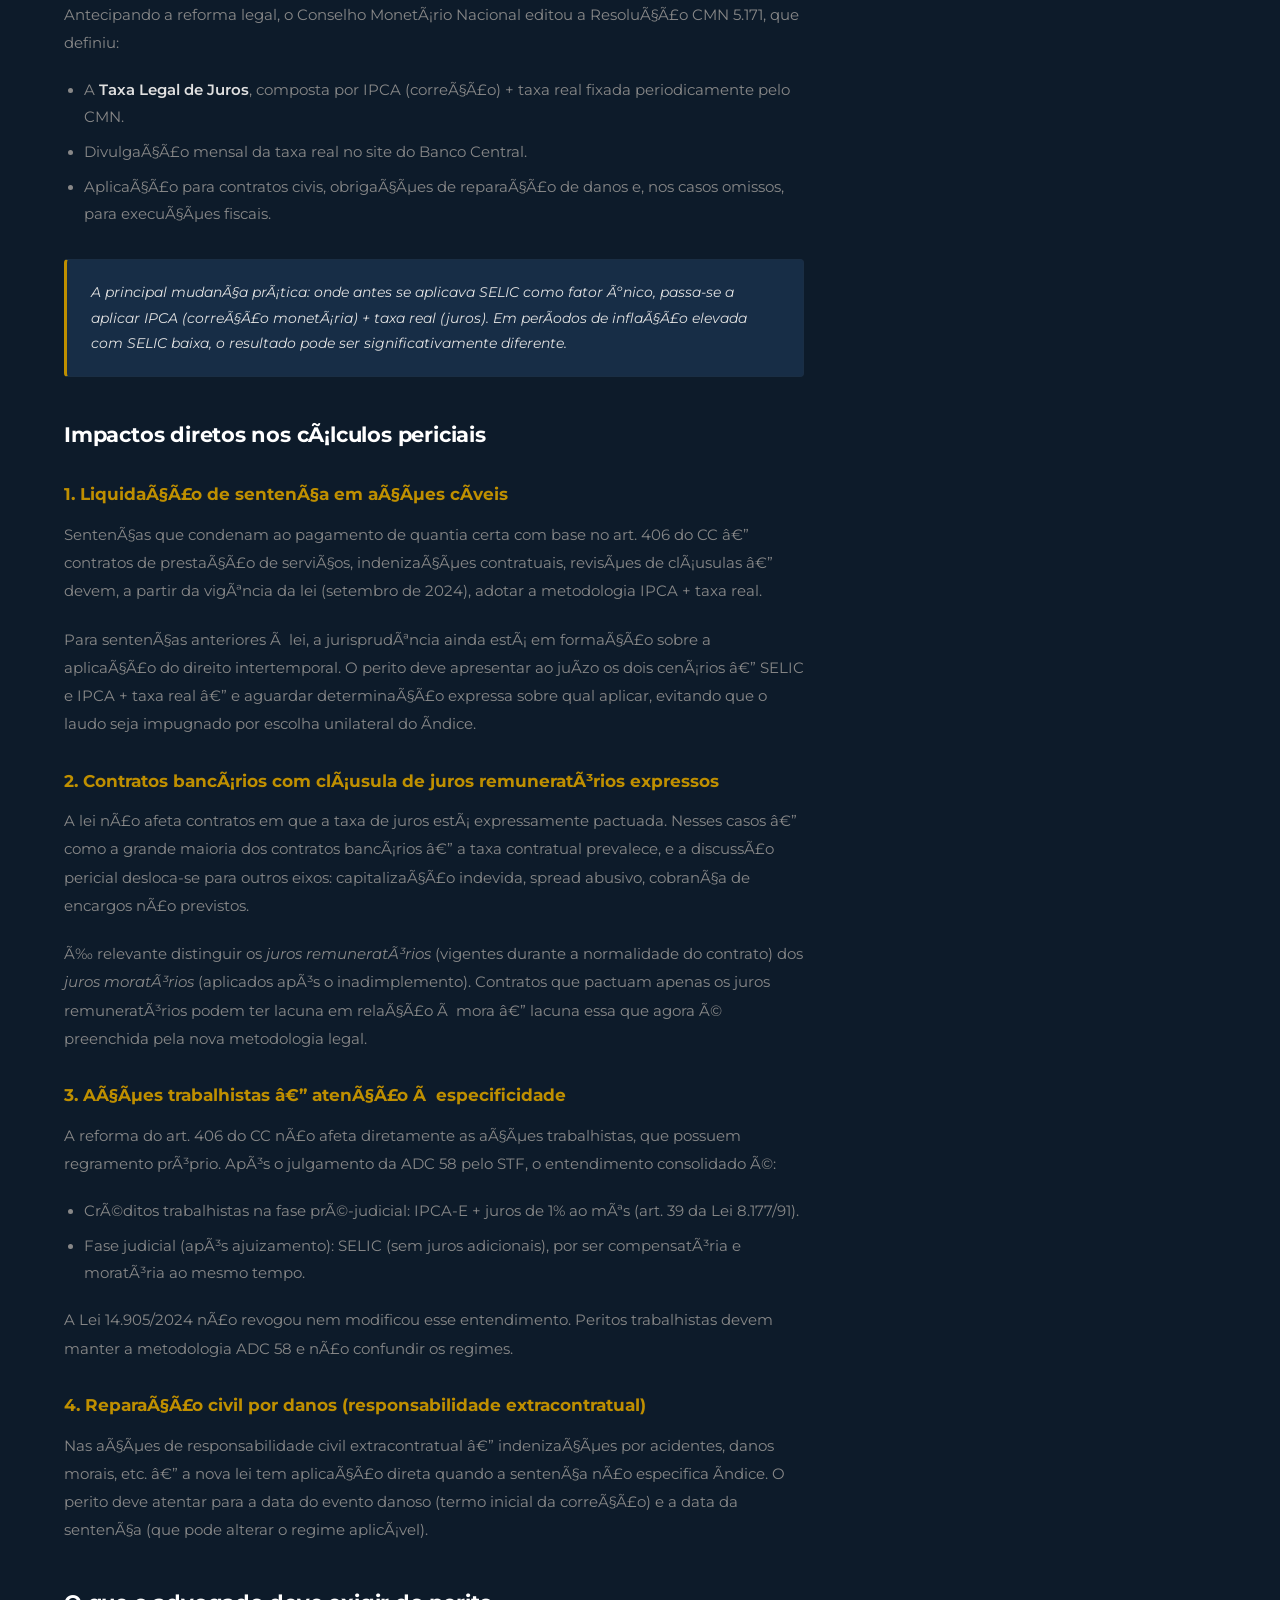
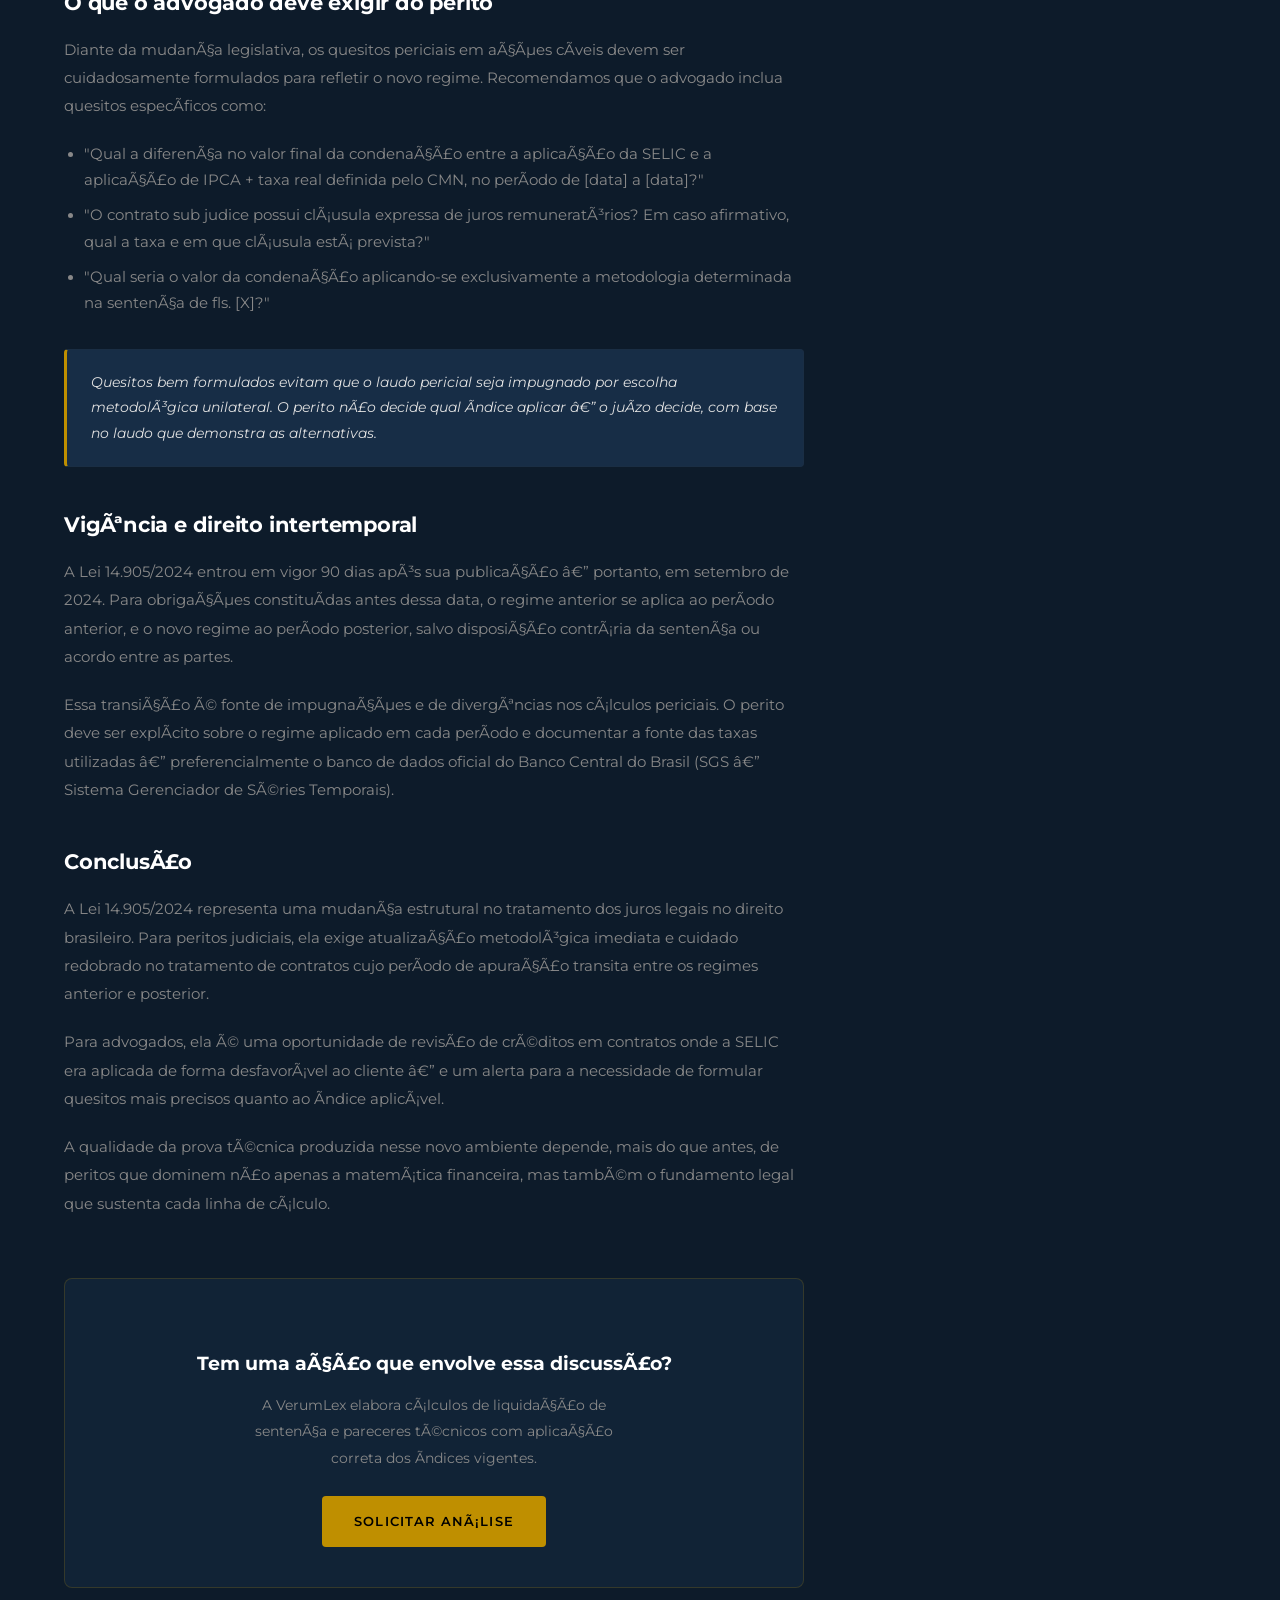
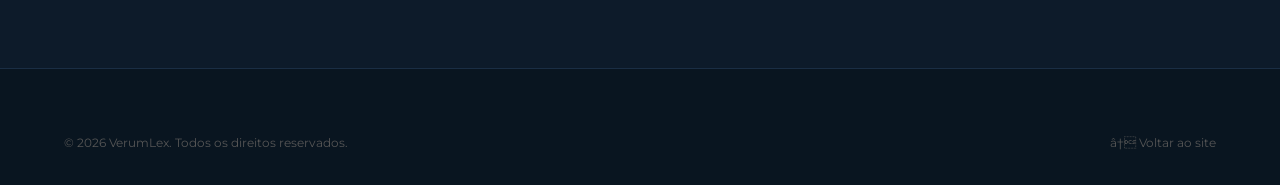
==== commit 1aa7bb25: "Aplica nova identidade visual #0D1B2A + #BF8F00 - Substitui logo pelo SVG oficial da marca (Color lo" ====
--- a/artigos/lei-14905-2024-juros.html
+++ b/artigos/lei-14905-2024-juros.html
@@ -1,16 +1,16 @@
-<!DOCTYPE html>
+﻿<!DOCTYPE html>
 <html lang="pt-BR">
 <head>
   <meta charset="UTF-8">
   <meta name="viewport" content="width=device-width, initial-scale=1.0">
-  <title>Lei 14.905/2024 e os Reflexos nos Cálculos Periciais — VerumLex</title>
-  <meta name="description" content="A reforma dos juros legais pela Lei 14.905/2024 e CMN 5.171 alterou a base de correção monetária em contratos sem taxa fixada. Impactos na liquidação de sentença.">
+  <title>Lei 14.905/2024 e os Reflexos nos CÃ¡lculos Periciais â€” VerumLex</title>
+  <meta name="description" content="A reforma dos juros legais pela Lei 14.905/2024 e CMN 5.171 alterou a base de correÃ§Ã£o monetÃ¡ria em contratos sem taxa fixada. Impactos na liquidaÃ§Ã£o de sentenÃ§a.">
   <link rel="preconnect" href="https://fonts.googleapis.com">
   <link rel="preconnect" href="https://fonts.gstatic.com" crossorigin>
   <link href="https://fonts.googleapis.com/css2?family=Montserrat:wght@300;400;500;600;700&display=swap" rel="stylesheet">
   <link rel="stylesheet" href="https://cdnjs.cloudflare.com/ajax/libs/font-awesome/6.5.0/css/all.min.css">
-  <link rel="stylesheet" href="../assets/css/style.css?v=3.0">
-  <link rel="icon" href="data:image/svg+xml,<svg xmlns='http://www.w3.org/2000/svg' viewBox='0 0 100 100'><text y='.9em' font-size='90'>⚖</text></svg>">
+  <link rel="stylesheet" href="../assets/css/style.css?v=4.0">
+  <link rel="icon" href="data:image/svg+xml,<svg xmlns='http://www.w3.org/2000/svg' viewBox='0 0 100 100'><text y='.9em' font-size='90'>âš–</text></svg>">
 </head>
 <body>
 
@@ -23,7 +23,7 @@
       <span class="nav-logo-text">VERUMLEX</span>
     </a>
     <ul class="nav-links">
-      <li><a href="../index.html#servicos">Serviços</a></li>
+      <li><a href="../index.html#servicos">ServiÃ§os</a></li>
       <li><a href="../index.html#quem-somos">Quem Somos</a></li>
       <li><a href="../index.html#artigos">Artigos</a></li>
     </ul>
@@ -33,7 +33,7 @@
     </button>
   </div>
   <div class="nav-mobile-menu" id="navMobile">
-    <a href="../index.html#servicos">Serviços</a>
+    <a href="../index.html#servicos">ServiÃ§os</a>
     <a href="../index.html#quem-somos">Quem Somos</a>
     <a href="../index.html#artigos">Artigos</a>
     <a href="../index.html#contato" style="color:var(--gold)">Falar com o Perito</a>
@@ -48,11 +48,11 @@
     </a>
 
     <div class="article-page-header">
-      <span class="article-page-tag">Legislação · Contratos · Liquidação de Sentença</span>
-      <h1 class="article-page-title">Lei 14.905/2024: novas regras de juros e seus reflexos nos cálculos periciais</h1>
+      <span class="article-page-tag">LegislaÃ§Ã£o Â· Contratos Â· LiquidaÃ§Ã£o de SentenÃ§a</span>
+      <h1 class="article-page-title">Lei 14.905/2024: novas regras de juros e seus reflexos nos cÃ¡lculos periciais</h1>
       <div class="article-meta">
         <span><i class="fa-regular fa-calendar"></i> Junho de 2026</span>
-        <span><i class="fa-solid fa-user"></i> Cesar Saggioro — Perito Judicial</span>
+        <span><i class="fa-solid fa-user"></i> Cesar Saggioro â€” Perito Judicial</span>
         <span><i class="fa-regular fa-clock"></i> 8 min de leitura</span>
       </div>
     </div>
@@ -62,10 +62,10 @@
     <div class="article-content">
 
       <p>
-        Por décadas, a questão dos juros legais nos contratos civis foi tratada de forma ambígua pelo ordenamento jurídico brasileiro. O art. 406 do Código Civil remetia à taxa "que estiver em vigor para a mora do pagamento de impostos devidos à Fazenda Nacional" — o que gerou divergência persistente entre a aplicação da SELIC e da taxa de 1% ao mês, com reflexos diretos em milhares de ações de revisão contratual e liquidação de sentença.
-      </p>
-      <p>
-        A <strong>Lei 14.905, de 27 de junho de 2024</strong>, encerrou essa ambiguidade — mas criou novos pontos de atenção que todo advogado e perito precisa compreender.
+        Por dÃ©cadas, a questÃ£o dos juros legais nos contratos civis foi tratada de forma ambÃ­gua pelo ordenamento jurÃ­dico brasileiro. O art. 406 do CÃ³digo Civil remetia Ã  taxa "que estiver em vigor para a mora do pagamento de impostos devidos Ã  Fazenda Nacional" â€” o que gerou divergÃªncia persistente entre a aplicaÃ§Ã£o da SELIC e da taxa de 1% ao mÃªs, com reflexos diretos em milhares de aÃ§Ãµes de revisÃ£o contratual e liquidaÃ§Ã£o de sentenÃ§a.
+      </p>
+      <p>
+        A <strong>Lei 14.905, de 27 de junho de 2024</strong>, encerrou essa ambiguidade â€” mas criou novos pontos de atenÃ§Ã£o que todo advogado e perito precisa compreender.
       </p>
 
       <h2>O problema que a lei veio resolver</h2>
@@ -73,116 +73,116 @@
         Antes da reforma, o art. 406 do CC era interpretado de duas formas igualmente respaldadas:
       </p>
       <ul>
-        <li><strong>Corrente SELIC:</strong> a "taxa em vigor para mora dos impostos" seria a SELIC, que já incorpora inflação e juros reais. Era a posição dominante no STJ (REsp 1.112.879/SP, Tema 176).</li>
-        <li><strong>Corrente 1% a.m.:</strong> a taxa deveria ser a do art. 161, §1º, do CTN — 1% ao mês — separada da correção monetária, que deveria ser aplicada cumulativamente.</li>
-      </ul>
-      <p>
-        Essa divergência produzia diferenças de dezenas de pontos percentuais em contratos de médio e longo prazo, impactando diretamente o valor final de condenações.
+        <li><strong>Corrente SELIC:</strong> a "taxa em vigor para mora dos impostos" seria a SELIC, que jÃ¡ incorpora inflaÃ§Ã£o e juros reais. Era a posiÃ§Ã£o dominante no STJ (REsp 1.112.879/SP, Tema 176).</li>
+        <li><strong>Corrente 1% a.m.:</strong> a taxa deveria ser a do art. 161, Â§1Âº, do CTN â€” 1% ao mÃªs â€” separada da correÃ§Ã£o monetÃ¡ria, que deveria ser aplicada cumulativamente.</li>
+      </ul>
+      <p>
+        Essa divergÃªncia produzia diferenÃ§as de dezenas de pontos percentuais em contratos de mÃ©dio e longo prazo, impactando diretamente o valor final de condenaÃ§Ãµes.
       </p>
 
       <h2>O que a Lei 14.905/2024 estabeleceu</h2>
       <p>
-        A lei introduziu no Código Civil uma estrutura dual e explícita para os juros legais:
+        A lei introduziu no CÃ³digo Civil uma estrutura dual e explÃ­cita para os juros legais:
       </p>
 
       <h3>Contratos sem taxa de juros expressamente fixada</h3>
       <p>
-        O novo art. 406 do CC define que, na ausência de convenção ou quando a lei não determinar taxa diversa, aplicam-se os <strong>juros legais</strong>, compostos por:
-      </p>
-      <ul>
-        <li><strong>Correção monetária:</strong> pelo índice oficial de inflação definido pelo CMN — atualmente o IPCA.</li>
+        O novo art. 406 do CC define que, na ausÃªncia de convenÃ§Ã£o ou quando a lei nÃ£o determinar taxa diversa, aplicam-se os <strong>juros legais</strong>, compostos por:
+      </p>
+      <ul>
+        <li><strong>CorreÃ§Ã£o monetÃ¡ria:</strong> pelo Ã­ndice oficial de inflaÃ§Ã£o definido pelo CMN â€” atualmente o IPCA.</li>
         <li><strong>Juros de mora:</strong> pela taxa real de juros definida pelo CMN, publicada mensalmente.</li>
       </ul>
       <p>
-        A separação entre inflação e juros reais é a mudança estrutural mais relevante da lei. Ela afasta definitivamente a SELIC como índice único de remuneração e correção nessas hipóteses.
-      </p>
-
-      <h3>A Resolução CMN 5.171/2023</h3>
-      <p>
-        Antecipando a reforma legal, o Conselho Monetário Nacional editou a Resolução CMN 5.171, que definiu:
-      </p>
-      <ul>
-        <li>A <strong>Taxa Legal de Juros</strong>, composta por IPCA (correção) + taxa real fixada periodicamente pelo CMN.</li>
-        <li>Divulgação mensal da taxa real no site do Banco Central.</li>
-        <li>Aplicação para contratos civis, obrigações de reparação de danos e, nos casos omissos, para execuções fiscais.</li>
+        A separaÃ§Ã£o entre inflaÃ§Ã£o e juros reais Ã© a mudanÃ§a estrutural mais relevante da lei. Ela afasta definitivamente a SELIC como Ã­ndice Ãºnico de remuneraÃ§Ã£o e correÃ§Ã£o nessas hipÃ³teses.
+      </p>
+
+      <h3>A ResoluÃ§Ã£o CMN 5.171/2023</h3>
+      <p>
+        Antecipando a reforma legal, o Conselho MonetÃ¡rio Nacional editou a ResoluÃ§Ã£o CMN 5.171, que definiu:
+      </p>
+      <ul>
+        <li>A <strong>Taxa Legal de Juros</strong>, composta por IPCA (correÃ§Ã£o) + taxa real fixada periodicamente pelo CMN.</li>
+        <li>DivulgaÃ§Ã£o mensal da taxa real no site do Banco Central.</li>
+        <li>AplicaÃ§Ã£o para contratos civis, obrigaÃ§Ãµes de reparaÃ§Ã£o de danos e, nos casos omissos, para execuÃ§Ãµes fiscais.</li>
       </ul>
 
       <div class="article-callout">
-        <p>A principal mudança prática: onde antes se aplicava SELIC como fator único, passa-se a aplicar IPCA (correção monetária) + taxa real (juros). Em períodos de inflação elevada com SELIC baixa, o resultado pode ser significativamente diferente.</p>
-      </div>
-
-      <h2>Impactos diretos nos cálculos periciais</h2>
-
-      <h3>1. Liquidação de sentença em ações cíveis</h3>
-      <p>
-        Sentenças que condenam ao pagamento de quantia certa com base no art. 406 do CC — contratos de prestação de serviços, indenizações contratuais, revisões de cláusulas — devem, a partir da vigência da lei (setembro de 2024), adotar a metodologia IPCA + taxa real.
-      </p>
-      <p>
-        Para sentenças anteriores à lei, a jurisprudência ainda está em formação sobre a aplicação do direito intertemporal. O perito deve apresentar ao juízo os dois cenários — SELIC e IPCA + taxa real — e aguardar determinação expressa sobre qual aplicar, evitando que o laudo seja impugnado por escolha unilateral do índice.
-      </p>
-
-      <h3>2. Contratos bancários com cláusula de juros remuneratórios expressos</h3>
-      <p>
-        A lei não afeta contratos em que a taxa de juros está expressamente pactuada. Nesses casos — como a grande maioria dos contratos bancários — a taxa contratual prevalece, e a discussão pericial desloca-se para outros eixos: capitalização indevida, spread abusivo, cobrança de encargos não previstos.
-      </p>
-      <p>
-        É relevante distinguir os <em>juros remuneratórios</em> (vigentes durante a normalidade do contrato) dos <em>juros moratórios</em> (aplicados após o inadimplemento). Contratos que pactuam apenas os juros remuneratórios podem ter lacuna em relação à mora — lacuna essa que agora é preenchida pela nova metodologia legal.
-      </p>
-
-      <h3>3. Ações trabalhistas — atenção à especificidade</h3>
-      <p>
-        A reforma do art. 406 do CC não afeta diretamente as ações trabalhistas, que possuem regramento próprio. Após o julgamento da ADC 58 pelo STF, o entendimento consolidado é:
-      </p>
-      <ul>
-        <li>Créditos trabalhistas na fase pré-judicial: IPCA-E + juros de 1% ao mês (art. 39 da Lei 8.177/91).</li>
-        <li>Fase judicial (após ajuizamento): SELIC (sem juros adicionais), por ser compensatória e moratória ao mesmo tempo.</li>
-      </ul>
-      <p>
-        A Lei 14.905/2024 não revogou nem modificou esse entendimento. Peritos trabalhistas devem manter a metodologia ADC 58 e não confundir os regimes.
-      </p>
-
-      <h3>4. Reparação civil por danos (responsabilidade extracontratual)</h3>
-      <p>
-        Nas ações de responsabilidade civil extracontratual — indenizações por acidentes, danos morais, etc. — a nova lei tem aplicação direta quando a sentença não especifica índice. O perito deve atentar para a data do evento danoso (termo inicial da correção) e a data da sentença (que pode alterar o regime aplicável).
+        <p>A principal mudanÃ§a prÃ¡tica: onde antes se aplicava SELIC como fator Ãºnico, passa-se a aplicar IPCA (correÃ§Ã£o monetÃ¡ria) + taxa real (juros). Em perÃ­odos de inflaÃ§Ã£o elevada com SELIC baixa, o resultado pode ser significativamente diferente.</p>
+      </div>
+
+      <h2>Impactos diretos nos cÃ¡lculos periciais</h2>
+
+      <h3>1. LiquidaÃ§Ã£o de sentenÃ§a em aÃ§Ãµes cÃ­veis</h3>
+      <p>
+        SentenÃ§as que condenam ao pagamento de quantia certa com base no art. 406 do CC â€” contratos de prestaÃ§Ã£o de serviÃ§os, indenizaÃ§Ãµes contratuais, revisÃµes de clÃ¡usulas â€” devem, a partir da vigÃªncia da lei (setembro de 2024), adotar a metodologia IPCA + taxa real.
+      </p>
+      <p>
+        Para sentenÃ§as anteriores Ã  lei, a jurisprudÃªncia ainda estÃ¡ em formaÃ§Ã£o sobre a aplicaÃ§Ã£o do direito intertemporal. O perito deve apresentar ao juÃ­zo os dois cenÃ¡rios â€” SELIC e IPCA + taxa real â€” e aguardar determinaÃ§Ã£o expressa sobre qual aplicar, evitando que o laudo seja impugnado por escolha unilateral do Ã­ndice.
+      </p>
+
+      <h3>2. Contratos bancÃ¡rios com clÃ¡usula de juros remuneratÃ³rios expressos</h3>
+      <p>
+        A lei nÃ£o afeta contratos em que a taxa de juros estÃ¡ expressamente pactuada. Nesses casos â€” como a grande maioria dos contratos bancÃ¡rios â€” a taxa contratual prevalece, e a discussÃ£o pericial desloca-se para outros eixos: capitalizaÃ§Ã£o indevida, spread abusivo, cobranÃ§a de encargos nÃ£o previstos.
+      </p>
+      <p>
+        Ã‰ relevante distinguir os <em>juros remuneratÃ³rios</em> (vigentes durante a normalidade do contrato) dos <em>juros moratÃ³rios</em> (aplicados apÃ³s o inadimplemento). Contratos que pactuam apenas os juros remuneratÃ³rios podem ter lacuna em relaÃ§Ã£o Ã  mora â€” lacuna essa que agora Ã© preenchida pela nova metodologia legal.
+      </p>
+
+      <h3>3. AÃ§Ãµes trabalhistas â€” atenÃ§Ã£o Ã  especificidade</h3>
+      <p>
+        A reforma do art. 406 do CC nÃ£o afeta diretamente as aÃ§Ãµes trabalhistas, que possuem regramento prÃ³prio. ApÃ³s o julgamento da ADC 58 pelo STF, o entendimento consolidado Ã©:
+      </p>
+      <ul>
+        <li>CrÃ©ditos trabalhistas na fase prÃ©-judicial: IPCA-E + juros de 1% ao mÃªs (art. 39 da Lei 8.177/91).</li>
+        <li>Fase judicial (apÃ³s ajuizamento): SELIC (sem juros adicionais), por ser compensatÃ³ria e moratÃ³ria ao mesmo tempo.</li>
+      </ul>
+      <p>
+        A Lei 14.905/2024 nÃ£o revogou nem modificou esse entendimento. Peritos trabalhistas devem manter a metodologia ADC 58 e nÃ£o confundir os regimes.
+      </p>
+
+      <h3>4. ReparaÃ§Ã£o civil por danos (responsabilidade extracontratual)</h3>
+      <p>
+        Nas aÃ§Ãµes de responsabilidade civil extracontratual â€” indenizaÃ§Ãµes por acidentes, danos morais, etc. â€” a nova lei tem aplicaÃ§Ã£o direta quando a sentenÃ§a nÃ£o especifica Ã­ndice. O perito deve atentar para a data do evento danoso (termo inicial da correÃ§Ã£o) e a data da sentenÃ§a (que pode alterar o regime aplicÃ¡vel).
       </p>
 
       <h2>O que o advogado deve exigir do perito</h2>
       <p>
-        Diante da mudança legislativa, os quesitos periciais em ações cíveis devem ser cuidadosamente formulados para refletir o novo regime. Recomendamos que o advogado inclua quesitos específicos como:
-      </p>
-      <ul>
-        <li>"Qual a diferença no valor final da condenação entre a aplicação da SELIC e a aplicação de IPCA + taxa real definida pelo CMN, no período de [data] a [data]?"</li>
-        <li>"O contrato sub judice possui cláusula expressa de juros remuneratórios? Em caso afirmativo, qual a taxa e em que cláusula está prevista?"</li>
-        <li>"Qual seria o valor da condenação aplicando-se exclusivamente a metodologia determinada na sentença de fls. [X]?"</li>
+        Diante da mudanÃ§a legislativa, os quesitos periciais em aÃ§Ãµes cÃ­veis devem ser cuidadosamente formulados para refletir o novo regime. Recomendamos que o advogado inclua quesitos especÃ­ficos como:
+      </p>
+      <ul>
+        <li>"Qual a diferenÃ§a no valor final da condenaÃ§Ã£o entre a aplicaÃ§Ã£o da SELIC e a aplicaÃ§Ã£o de IPCA + taxa real definida pelo CMN, no perÃ­odo de [data] a [data]?"</li>
+        <li>"O contrato sub judice possui clÃ¡usula expressa de juros remuneratÃ³rios? Em caso afirmativo, qual a taxa e em que clÃ¡usula estÃ¡ prevista?"</li>
+        <li>"Qual seria o valor da condenaÃ§Ã£o aplicando-se exclusivamente a metodologia determinada na sentenÃ§a de fls. [X]?"</li>
       </ul>
 
       <div class="article-callout">
-        <p>Quesitos bem formulados evitam que o laudo pericial seja impugnado por escolha metodológica unilateral. O perito não decide qual índice aplicar — o juízo decide, com base no laudo que demonstra as alternativas.</p>
-      </div>
-
-      <h2>Vigência e direito intertemporal</h2>
-      <p>
-        A Lei 14.905/2024 entrou em vigor 90 dias após sua publicação — portanto, em setembro de 2024. Para obrigações constituídas antes dessa data, o regime anterior se aplica ao período anterior, e o novo regime ao período posterior, salvo disposição contrária da sentença ou acordo entre as partes.
-      </p>
-      <p>
-        Essa transição é fonte de impugnações e de divergências nos cálculos periciais. O perito deve ser explícito sobre o regime aplicado em cada período e documentar a fonte das taxas utilizadas — preferencialmente o banco de dados oficial do Banco Central do Brasil (SGS — Sistema Gerenciador de Séries Temporais).
-      </p>
-
-      <h2>Conclusão</h2>
-      <p>
-        A Lei 14.905/2024 representa uma mudança estrutural no tratamento dos juros legais no direito brasileiro. Para peritos judiciais, ela exige atualização metodológica imediata e cuidado redobrado no tratamento de contratos cujo período de apuração transita entre os regimes anterior e posterior.
-      </p>
-      <p>
-        Para advogados, ela é uma oportunidade de revisão de créditos em contratos onde a SELIC era aplicada de forma desfavorável ao cliente — e um alerta para a necessidade de formular quesitos mais precisos quanto ao índice aplicável.
-      </p>
-      <p>
-        A qualidade da prova técnica produzida nesse novo ambiente depende, mais do que antes, de peritos que dominem não apenas a matemática financeira, mas também o fundamento legal que sustenta cada linha de cálculo.
+        <p>Quesitos bem formulados evitam que o laudo pericial seja impugnado por escolha metodolÃ³gica unilateral. O perito nÃ£o decide qual Ã­ndice aplicar â€” o juÃ­zo decide, com base no laudo que demonstra as alternativas.</p>
+      </div>
+
+      <h2>VigÃªncia e direito intertemporal</h2>
+      <p>
+        A Lei 14.905/2024 entrou em vigor 90 dias apÃ³s sua publicaÃ§Ã£o â€” portanto, em setembro de 2024. Para obrigaÃ§Ãµes constituÃ­das antes dessa data, o regime anterior se aplica ao perÃ­odo anterior, e o novo regime ao perÃ­odo posterior, salvo disposiÃ§Ã£o contrÃ¡ria da sentenÃ§a ou acordo entre as partes.
+      </p>
+      <p>
+        Essa transiÃ§Ã£o Ã© fonte de impugnaÃ§Ãµes e de divergÃªncias nos cÃ¡lculos periciais. O perito deve ser explÃ­cito sobre o regime aplicado em cada perÃ­odo e documentar a fonte das taxas utilizadas â€” preferencialmente o banco de dados oficial do Banco Central do Brasil (SGS â€” Sistema Gerenciador de SÃ©ries Temporais).
+      </p>
+
+      <h2>ConclusÃ£o</h2>
+      <p>
+        A Lei 14.905/2024 representa uma mudanÃ§a estrutural no tratamento dos juros legais no direito brasileiro. Para peritos judiciais, ela exige atualizaÃ§Ã£o metodolÃ³gica imediata e cuidado redobrado no tratamento de contratos cujo perÃ­odo de apuraÃ§Ã£o transita entre os regimes anterior e posterior.
+      </p>
+      <p>
+        Para advogados, ela Ã© uma oportunidade de revisÃ£o de crÃ©ditos em contratos onde a SELIC era aplicada de forma desfavorÃ¡vel ao cliente â€” e um alerta para a necessidade de formular quesitos mais precisos quanto ao Ã­ndice aplicÃ¡vel.
+      </p>
+      <p>
+        A qualidade da prova tÃ©cnica produzida nesse novo ambiente depende, mais do que antes, de peritos que dominem nÃ£o apenas a matemÃ¡tica financeira, mas tambÃ©m o fundamento legal que sustenta cada linha de cÃ¡lculo.
       </p>
 
       <div class="article-cta">
-        <h3>Tem uma ação que envolve essa discussão?</h3>
-        <p>A VerumLex elabora cálculos de liquidação de sentença e pareceres técnicos com aplicação correta dos índices vigentes.</p>
-        <a href="../index.html#contato" class="btn btn-gold">Solicitar Análise</a>
+        <h3>Tem uma aÃ§Ã£o que envolve essa discussÃ£o?</h3>
+        <p>A VerumLex elabora cÃ¡lculos de liquidaÃ§Ã£o de sentenÃ§a e pareceres tÃ©cnicos com aplicaÃ§Ã£o correta dos Ã­ndices vigentes.</p>
+        <a href="../index.html#contato" class="btn btn-gold">Solicitar AnÃ¡lise</a>
       </div>
 
     </div>
@@ -193,7 +193,7 @@
   <div class="container">
     <div class="footer-bottom" style="border-top:none;padding-top:0">
       <p>&copy; 2026 VerumLex. Todos os direitos reservados.</p>
-      <a href="../index.html" style="font-size:0.76rem;color:var(--dim)">← Voltar ao site</a>
+      <a href="../index.html" style="font-size:0.76rem;color:var(--dim)">â† Voltar ao site</a>
     </div>
   </div>
 </footer>
--- a/assets/css/style.css
+++ b/assets/css/style.css
@@ -1,18 +1,18 @@
-/* VerumLex — style.css v3.0 | 2026-06-29 */
+/* VerumLex — style.css v4.0 | 2026-06-29 */
 
 /* ════ RESET & VARIABLES ════ */
 *, *::before, *::after { margin: 0; padding: 0; box-sizing: border-box; }
 
 :root {
-  --gold:       #d4af37;
-  --gold-light: #e5c84a;
-  --gold-glow:  rgba(212,175,55,0.12);
-  --bg:         #080808;
-  --s1:         #0e0e0e;
-  --s2:         #141414;
-  --s3:         #1c1c1c;
-  --border:     #1e1e1e;
-  --border-hi:  #2a2a2a;
+  --gold:       #BF8F00;
+  --gold-light: #D4A200;
+  --gold-glow:  rgba(191,143,0,0.12);
+  --bg:         #0D1B2A;
+  --s1:         #112336;
+  --s2:         #172D46;
+  --s3:         #1D3555;
+  --border:     #1A2E44;
+  --border-hi:  #22384F;
   --text:       #e0e0e0;
   --muted:      #888;
   --dim:        #555;
@@ -87,12 +87,12 @@
 .btn-gold:hover {
   background: var(--gold-light);
   transform: translateY(-2px);
-  box-shadow: 0 8px 28px rgba(212,175,55,0.22);
+  box-shadow: 0 8px 28px rgba(191,143,0,0.28);
 }
 .btn-outline {
   background: transparent;
   color: var(--gold);
-  border: 1px solid rgba(212,175,55,0.5);
+  border: 1px solid rgba(191,143,0,0.5);
 }
 .btn-outline:hover {
   background: var(--gold-glow);
@@ -117,7 +117,7 @@
   top: 0; left: 0; right: 0;
   z-index: 1000;
   padding: 20px 0;
-  background: rgba(8,8,8,0.88);
+  background: rgba(13,27,42,0.92);
   backdrop-filter: blur(20px);
   -webkit-backdrop-filter: blur(20px);
   border-bottom: 1px solid var(--border);
@@ -190,14 +190,14 @@
   position: absolute;
   top: -200px; left: -150px;
   width: 800px; height: 800px;
-  background: radial-gradient(circle, rgba(212,175,55,0.04) 0%, transparent 65%);
+  background: radial-gradient(circle, rgba(191,143,0,0.05) 0%, transparent 65%);
   pointer-events: none;
 }
 .hero-bg-glow-2 {
   position: absolute;
   bottom: -200px; right: -150px;
   width: 600px; height: 600px;
-  background: radial-gradient(circle, rgba(212,175,55,0.03) 0%, transparent 65%);
+  background: radial-gradient(circle, rgba(191,143,0,0.03) 0%, transparent 65%);
   pointer-events: none;
 }
 .hero-inner {
@@ -320,7 +320,7 @@
   gap: 10px;
   padding: 14px 16px;
   background: var(--gold-glow);
-  border: 1px solid rgba(212,175,55,0.2);
+  border: 1px solid rgba(191,143,0,0.2);
   border-radius: 6px;
   font-size: 0.85rem;
   color: var(--gold);
@@ -452,7 +452,7 @@
   transition: border-color 0.2s, background 0.2s;
 }
 .spec-item:hover {
-  border-color: rgba(212,175,55,0.3);
+  border-color: rgba(191,143,0,0.3);
   background: var(--s3);
 }
 .spec-item i { color: var(--gold); font-size: 1.1rem; }
@@ -496,7 +496,7 @@
   left: calc(16.66% + 32px);
   right: calc(16.66% + 32px);
   height: 1px;
-  background: linear-gradient(to right, rgba(212,175,55,0.4) 0%, rgba(212,175,55,0.1) 50%, rgba(212,175,55,0.4) 100%);
+  background: linear-gradient(to right, rgba(191,143,0,0.4) 0%, rgba(191,143,0,0.1) 50%, rgba(191,143,0,0.4) 100%);
 }
 .process-step {
   padding: 0 24px;
@@ -507,7 +507,7 @@
 .step-num {
   width: 62px; height: 62px;
   border-radius: 50%;
-  border: 1px solid rgba(212,175,55,0.35);
+  border: 1px solid rgba(191,143,0,0.35);
   background: var(--s1);
   display: flex;
   align-items: center;
@@ -572,7 +572,7 @@
 }
 .article-card:hover {
   transform: translateY(-4px);
-  border-color: rgba(212,175,55,0.25);
+  border-color: rgba(191,143,0,0.25);
   box-shadow: 0 12px 40px rgba(0,0,0,0.4);
 }
 .article-body { padding: 28px 28px 0; flex: 1; }
@@ -691,15 +691,15 @@
 }
 .form-group input:focus,
 .form-group select:focus,
-.form-group textarea:focus { border-color: rgba(212,175,55,0.4); }
+.form-group textarea:focus { border-color: rgba(191,143,0,0.4); }
 .form-group textarea { resize: vertical; min-height: 120px; }
 .form-group select { cursor: pointer; }
-.form-group select option { background: #1c1c1c; }
+.form-group select option { background: var(--s3); }
 .btn-submit { width: 100%; padding: 14px; margin-top: 4px; justify-content: center; }
 
 /* ════ FOOTER ════ */
 .footer {
-  background: #050505;
+  background: #091520;
   border-top: 1px solid var(--border);
   padding: 64px 0 32px;
 }
@@ -869,7 +869,7 @@
   margin-top: 60px;
   padding: 40px;
   background: var(--s1);
-  border: 1px solid rgba(212,175,55,0.2);
+  border: 1px solid rgba(191,143,0,0.2);
   border-radius: var(--radius);
   text-align: center;
 }
@@ -904,7 +904,7 @@
     display: none;
     position: absolute;
     top: 100%; left: 0; right: 0;
-    background: rgba(8,8,8,0.98);
+    background: rgba(13,27,42,0.98);
     padding: 24px;
     border-bottom: 1px solid var(--border);
     flex-direction: column;
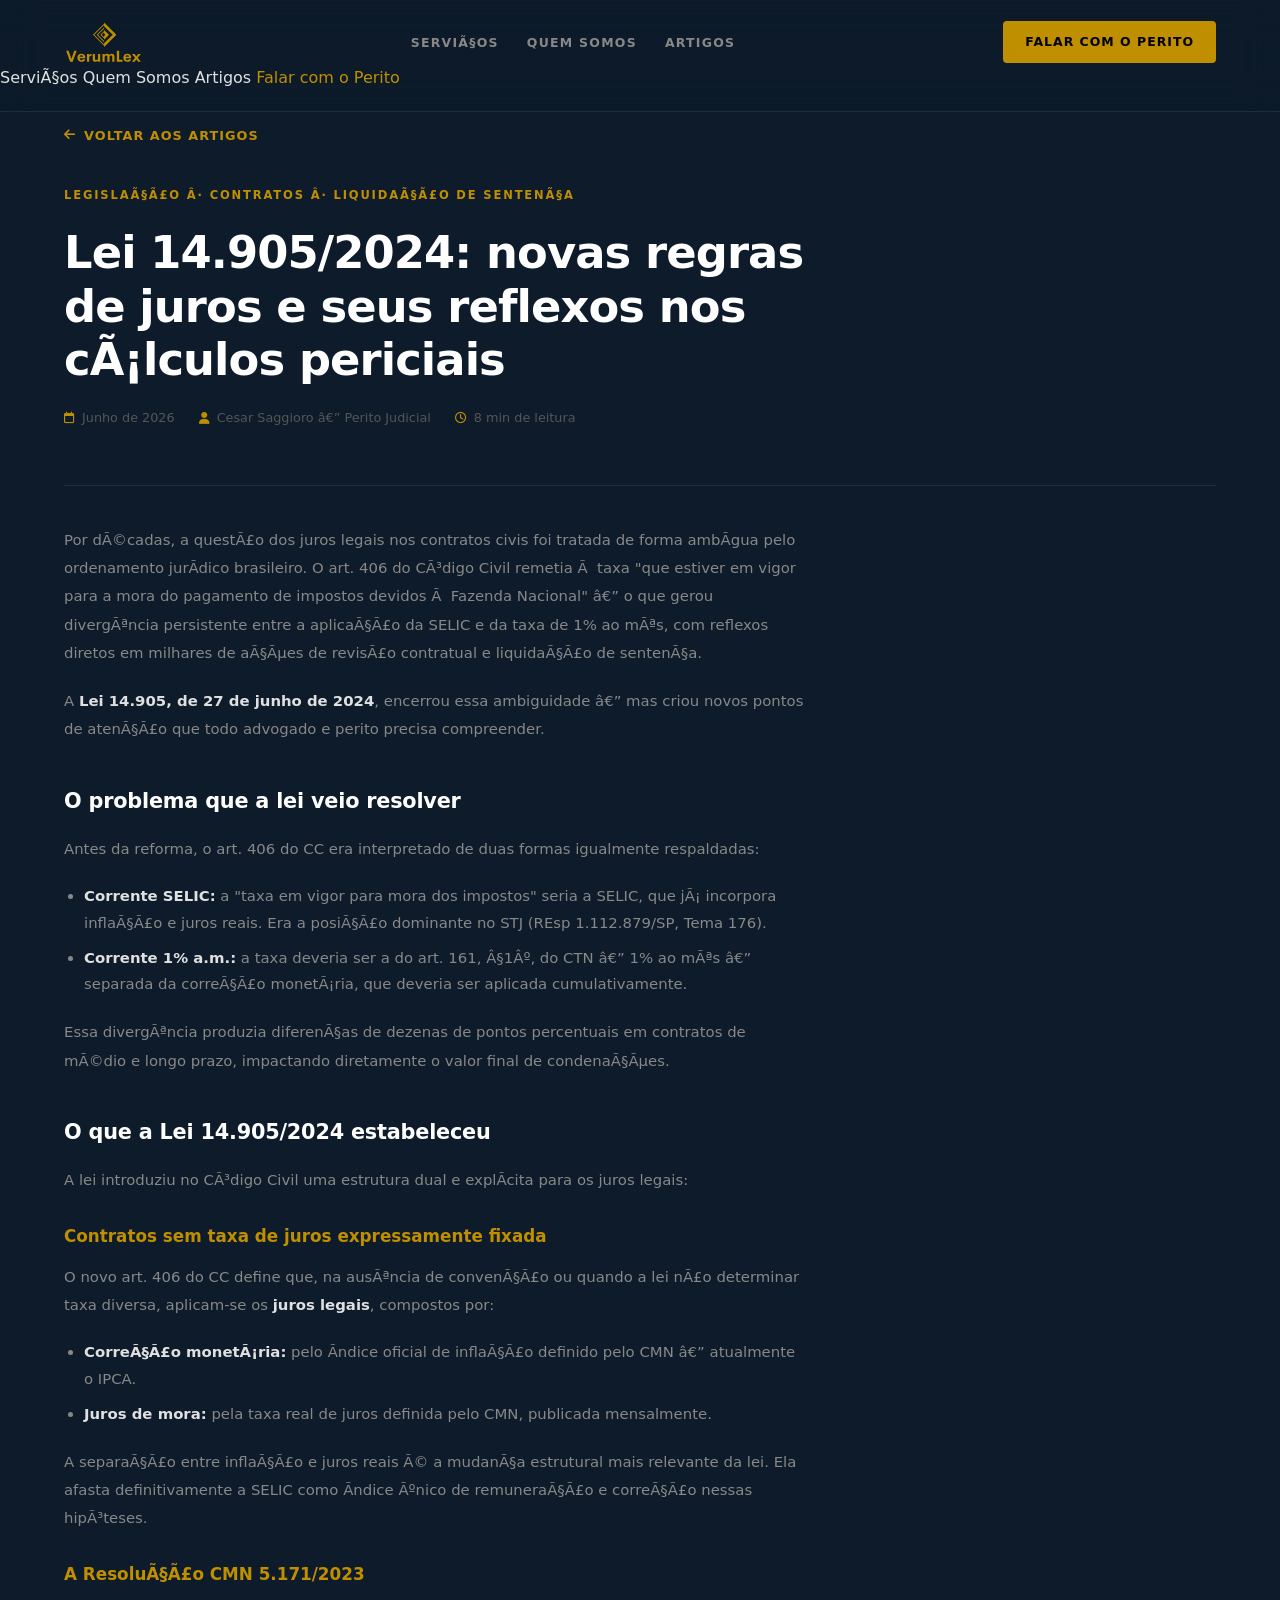
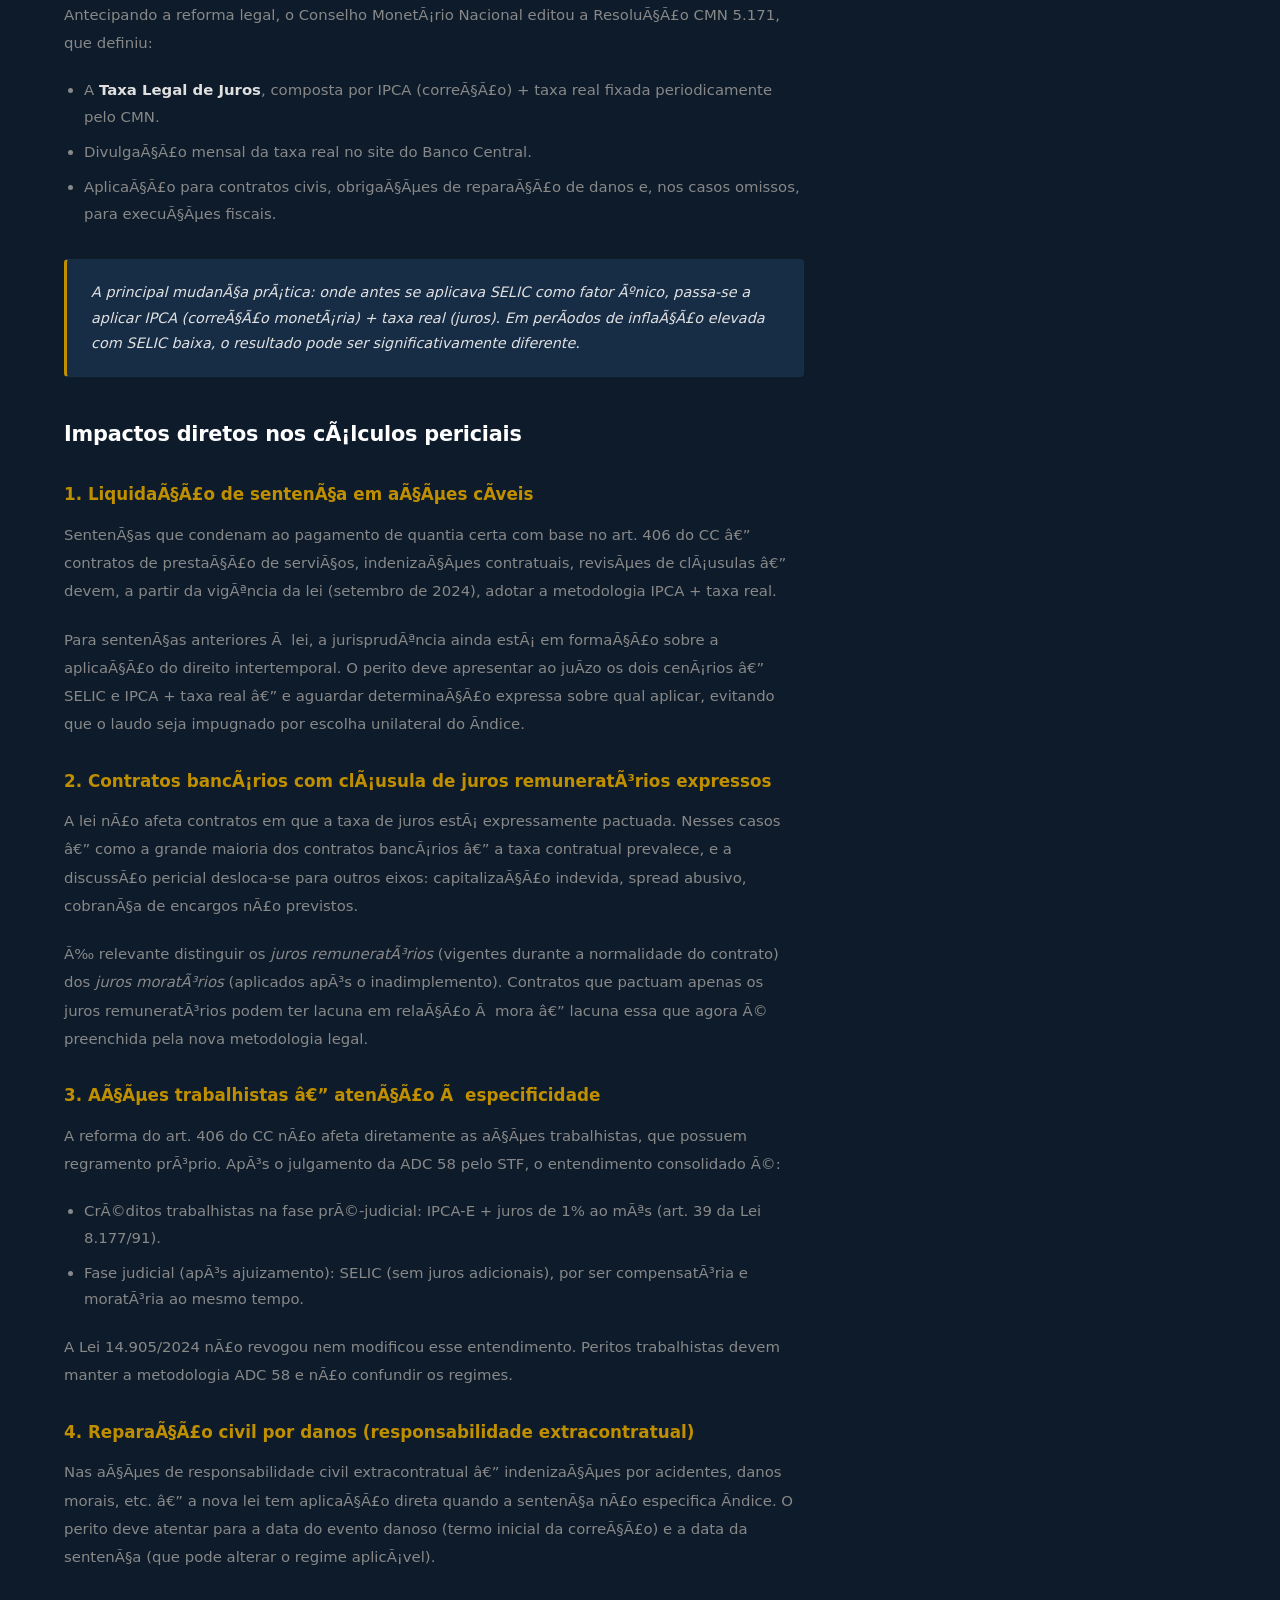
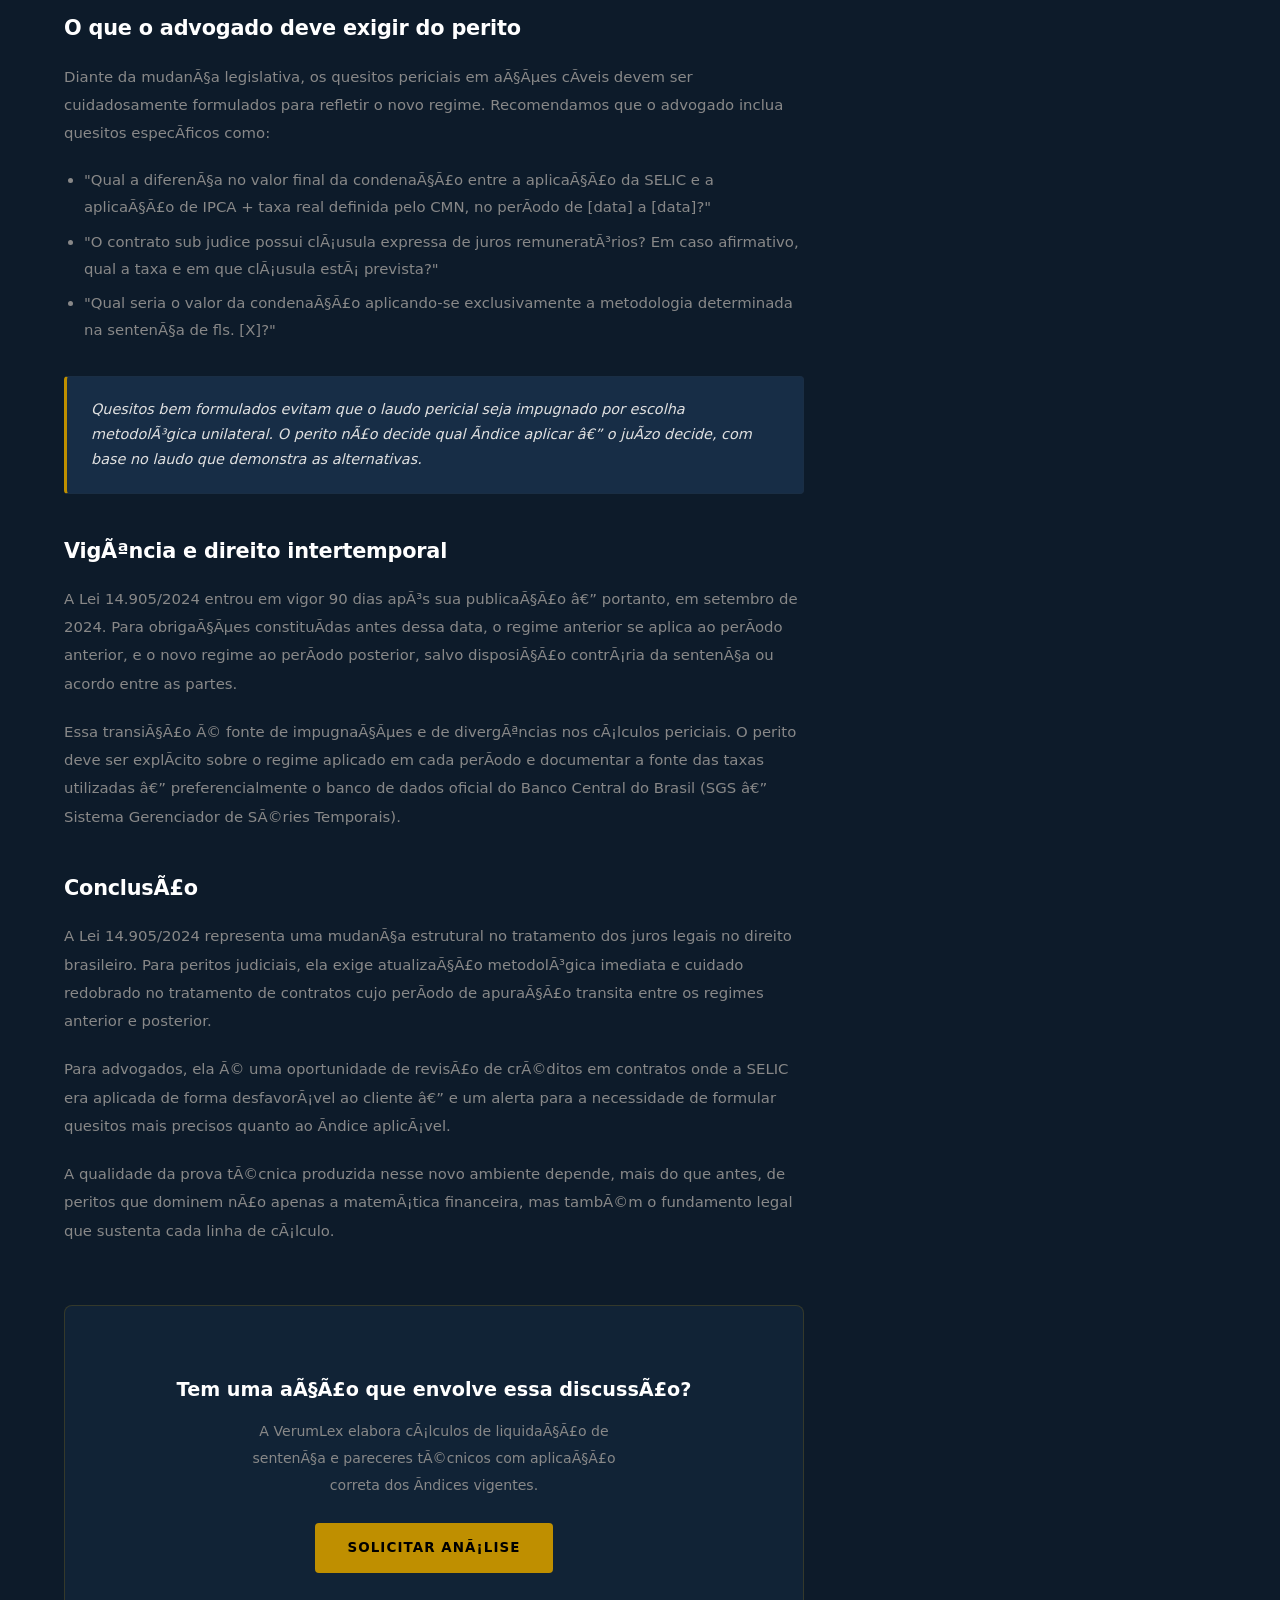
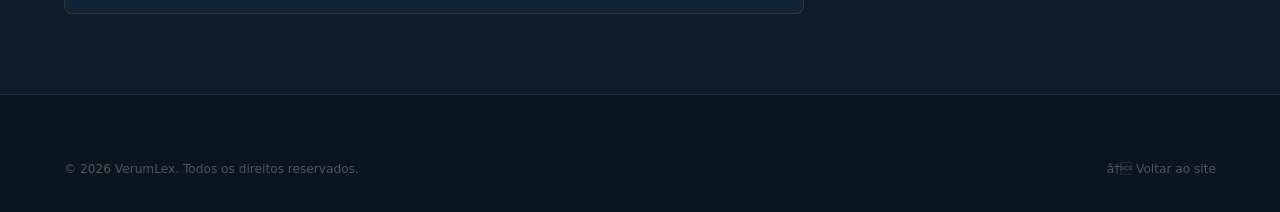
==== commit 6878daca: "Aplica tipografia da marca: Roboto + Segoe UI + Biennale via SVG - Body text: Segoe UI (system font " ====
--- a/artigos/lei-14905-2024-juros.html
+++ b/artigos/lei-14905-2024-juros.html
@@ -7,7 +7,7 @@
   <meta name="description" content="A reforma dos juros legais pela Lei 14.905/2024 e CMN 5.171 alterou a base de correÃ§Ã£o monetÃ¡ria em contratos sem taxa fixada. Impactos na liquidaÃ§Ã£o de sentenÃ§a.">
   <link rel="preconnect" href="https://fonts.googleapis.com">
   <link rel="preconnect" href="https://fonts.gstatic.com" crossorigin>
-  <link href="https://fonts.googleapis.com/css2?family=Montserrat:wght@300;400;500;600;700&display=swap" rel="stylesheet">
+  <link href="https://fonts.googleapis.com/css2?family=Roboto:wght@300;400;500;700&display=swap" rel="stylesheet">
   <link rel="stylesheet" href="https://cdnjs.cloudflare.com/ajax/libs/font-awesome/6.5.0/css/all.min.css">
   <link rel="stylesheet" href="../assets/css/style.css?v=4.0">
   <link rel="icon" href="data:image/svg+xml,<svg xmlns='http://www.w3.org/2000/svg' viewBox='0 0 100 100'><text y='.9em' font-size='90'>âš–</text></svg>">
@@ -218,3 +218,4 @@
 </script>
 </body>
 </html>
+
--- a/assets/css/style.css
+++ b/assets/css/style.css
@@ -1,4 +1,4 @@
-/* VerumLex — style.css v4.0 | 2026-06-29 */
+/* VerumLex — style.css v4.1 | 2026-06-29 */
 
 /* ════ RESET & VARIABLES ════ */
 *, *::before, *::after { margin: 0; padding: 0; box-sizing: border-box; }
@@ -23,7 +23,7 @@
 html { scroll-behavior: smooth; }
 
 body {
-  font-family: 'Montserrat', sans-serif;
+  font-family: 'Segoe UI', system-ui, -apple-system, BlinkMacSystemFont, sans-serif;
   background: var(--bg);
   color: var(--text);
   line-height: 1.7;
@@ -71,7 +71,7 @@
   gap: 8px;
   padding: 14px 32px;
   border-radius: 4px;
-  font-family: 'Montserrat', sans-serif;
+  font-family: 'Segoe UI', system-ui, -apple-system, BlinkMacSystemFont, sans-serif;
   font-weight: 600;
   font-size: 0.84rem;
   letter-spacing: 0.08em;
@@ -134,12 +134,9 @@
   align-items: center;
   gap: 10px;
 }
-.nav-logo img { height: 36px; width: auto; }
+.nav-logo img { height: 44px; width: auto; }
 .nav-logo-text {
-  font-size: 1.05rem;
-  font-weight: 700;
-  letter-spacing: 0.12em;
-  color: #fff;
+  display: none; /* wordmark já está no SVG em Biennale */
 }
 .nav-links {
   display: flex;
@@ -177,6 +174,13 @@
 .nav-toggle.open span:nth-child(2) { opacity: 0; }
 .nav-toggle.open span:nth-child(3) { transform: translateY(-7px) rotate(-45deg); }
 
+/* ════ TIPOGRAFIA DE MARCA ════ */
+/* Roboto: slogans e taglines */
+.hero-eyebrow,
+.footer-slogan {
+  font-family: 'Roboto', sans-serif;
+}
+
 /* ════ HERO ════ */
 .hero {
   min-height: 100vh;
@@ -683,7 +687,7 @@
   border: 1px solid var(--border-hi);
   border-radius: 4px;
   color: var(--text);
-  font-family: 'Montserrat', sans-serif;
+  font-family: 'Segoe UI', system-ui, -apple-system, BlinkMacSystemFont, sans-serif;
   font-size: 0.88rem;
   outline: none;
   transition: border-color 0.2s;
@@ -715,11 +719,9 @@
   gap: 10px;
   margin-bottom: 16px;
 }
-.footer-logo img { height: 30px; }
+.footer-logo img { height: 38px; width: auto; }
 .footer-logo-text {
-  font-size: 0.95rem;
-  font-weight: 700;
-  letter-spacing: 0.12em;
+  display: none; /* wordmark já está no SVG em Biennale */
 }
 .footer-brand-text {
   font-size: 0.82rem;
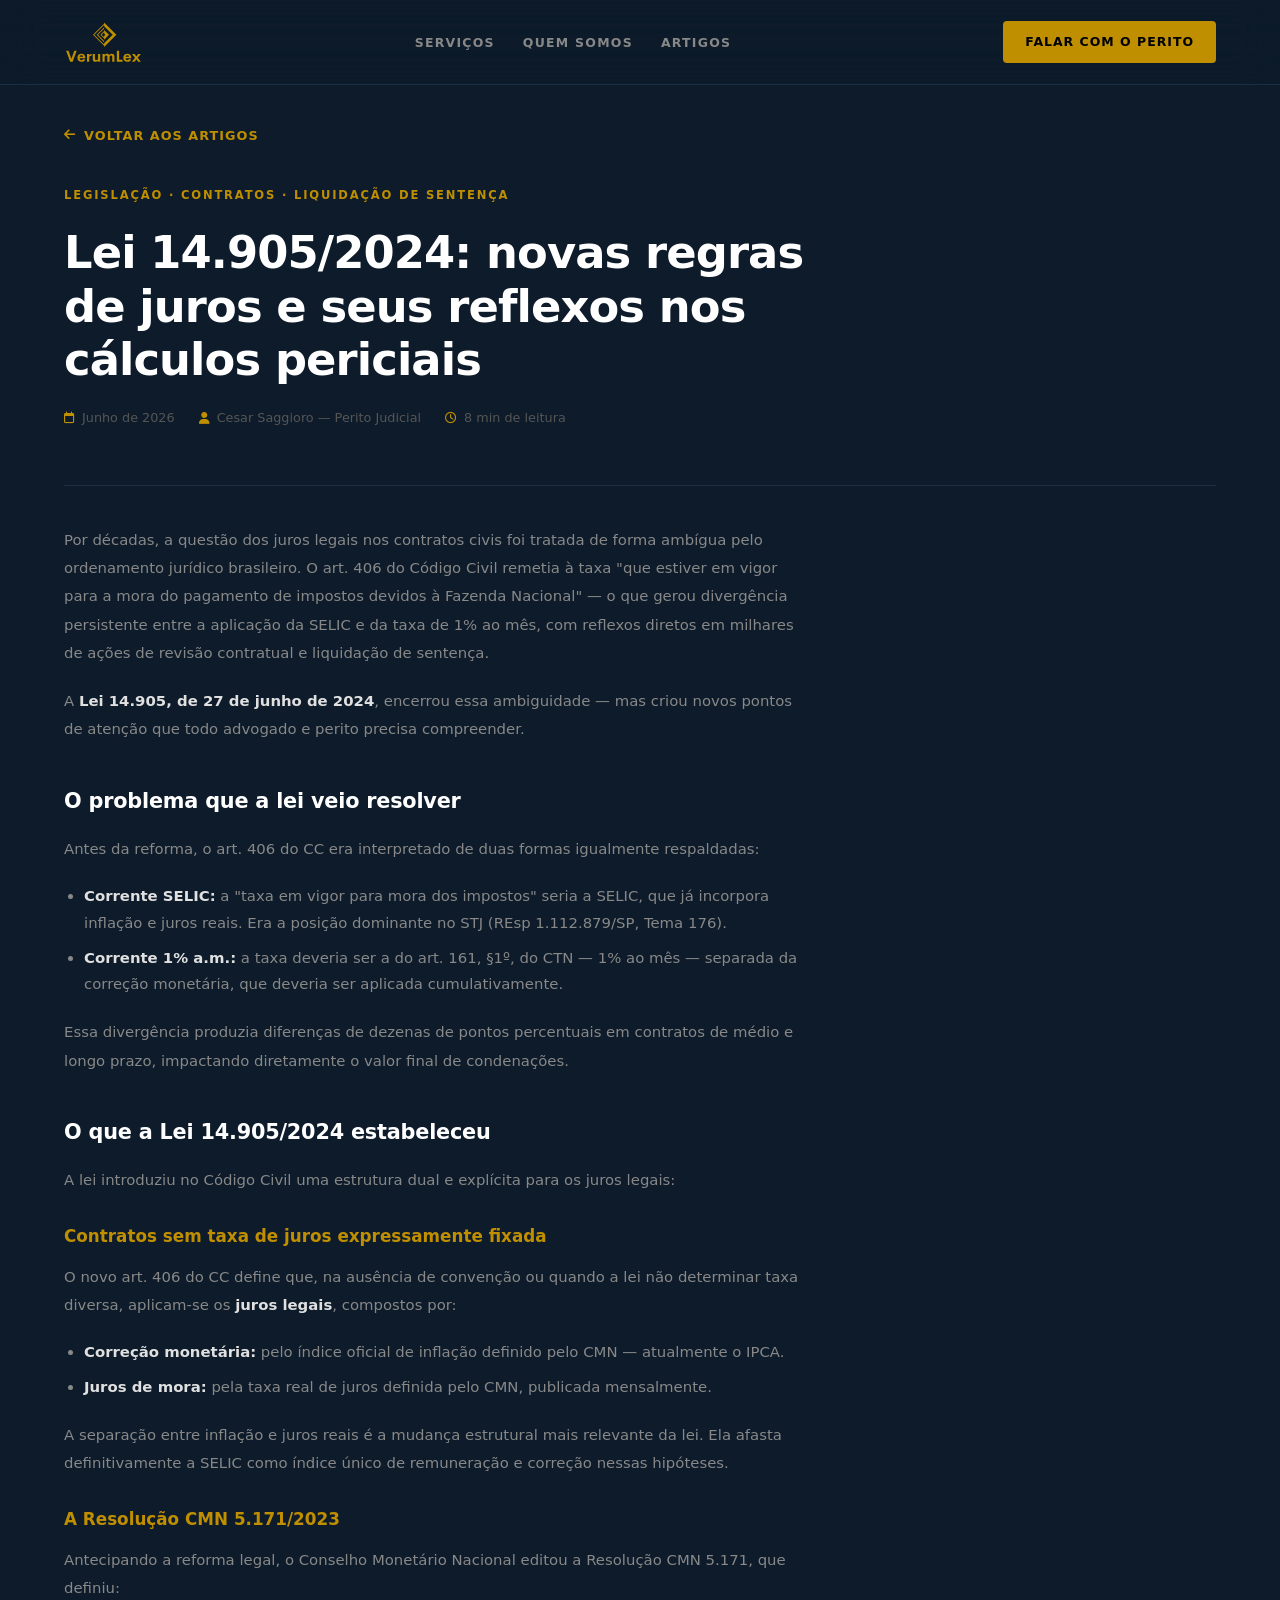
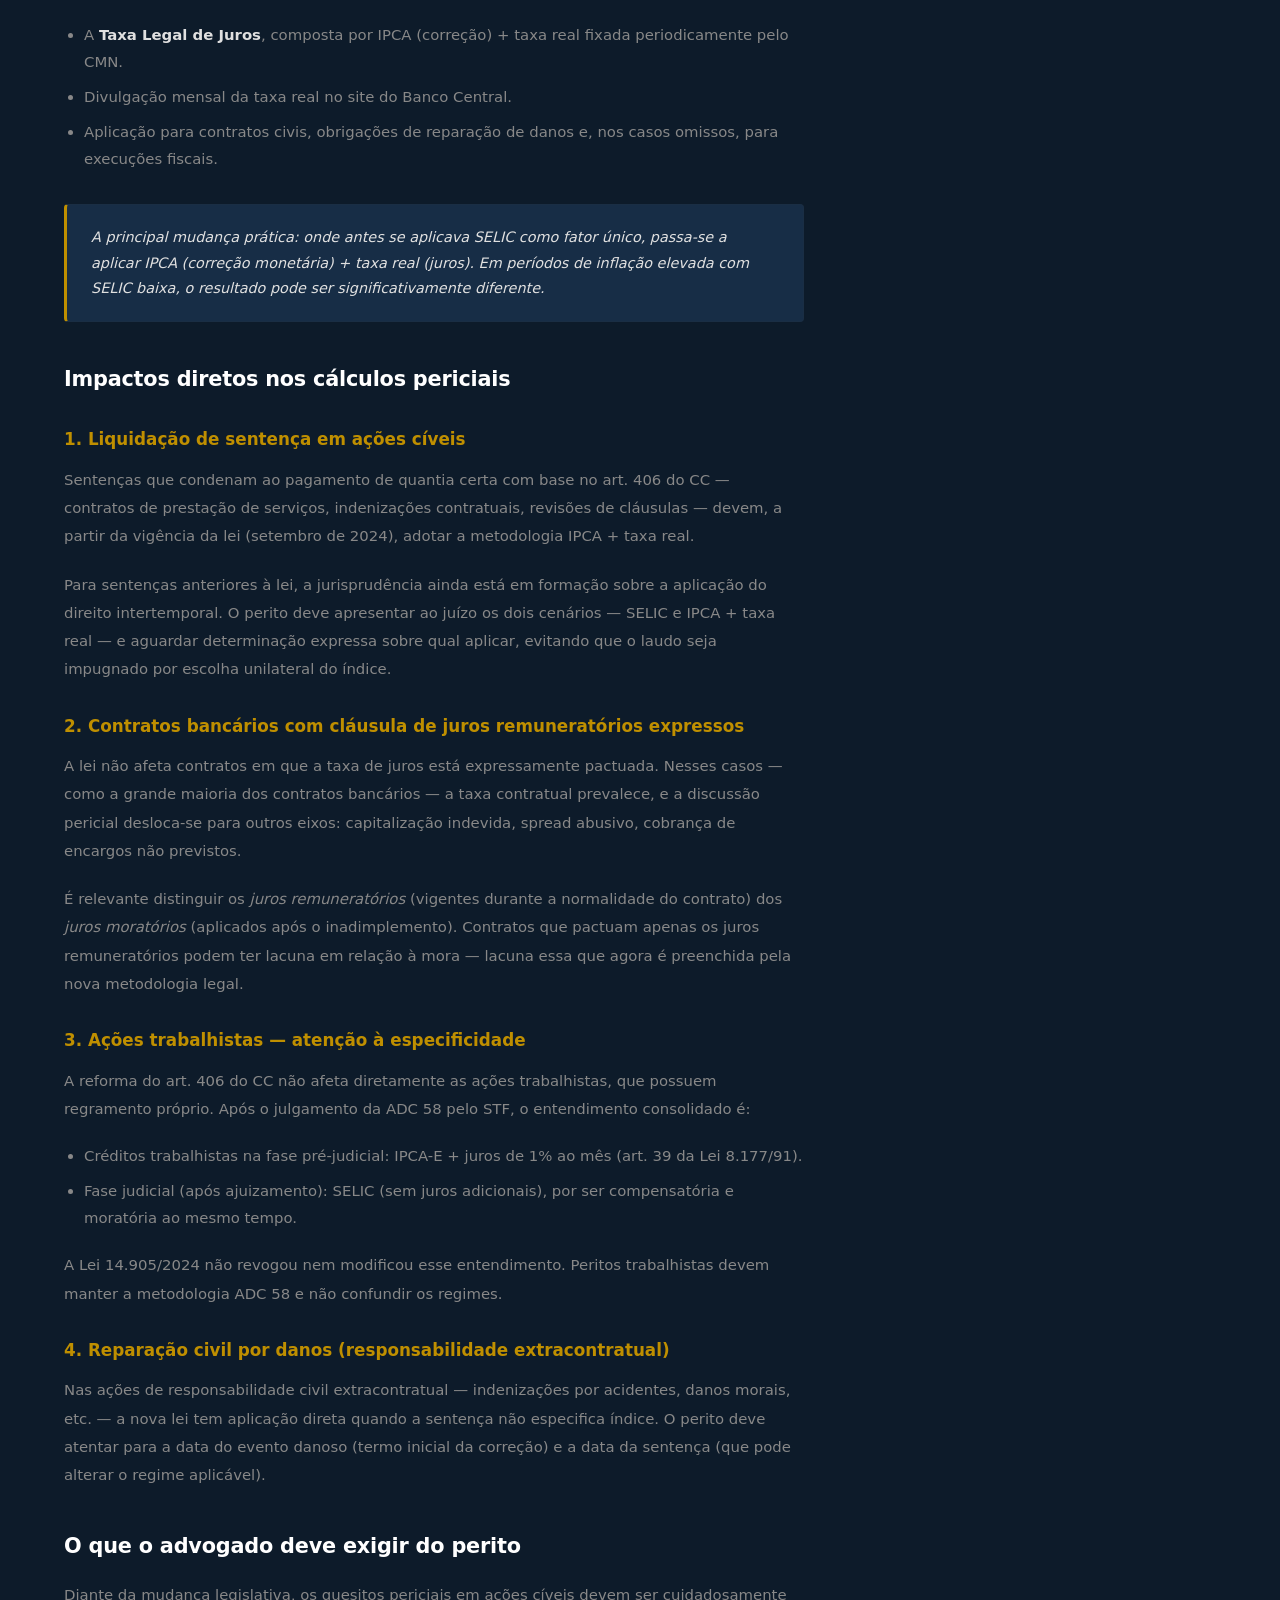
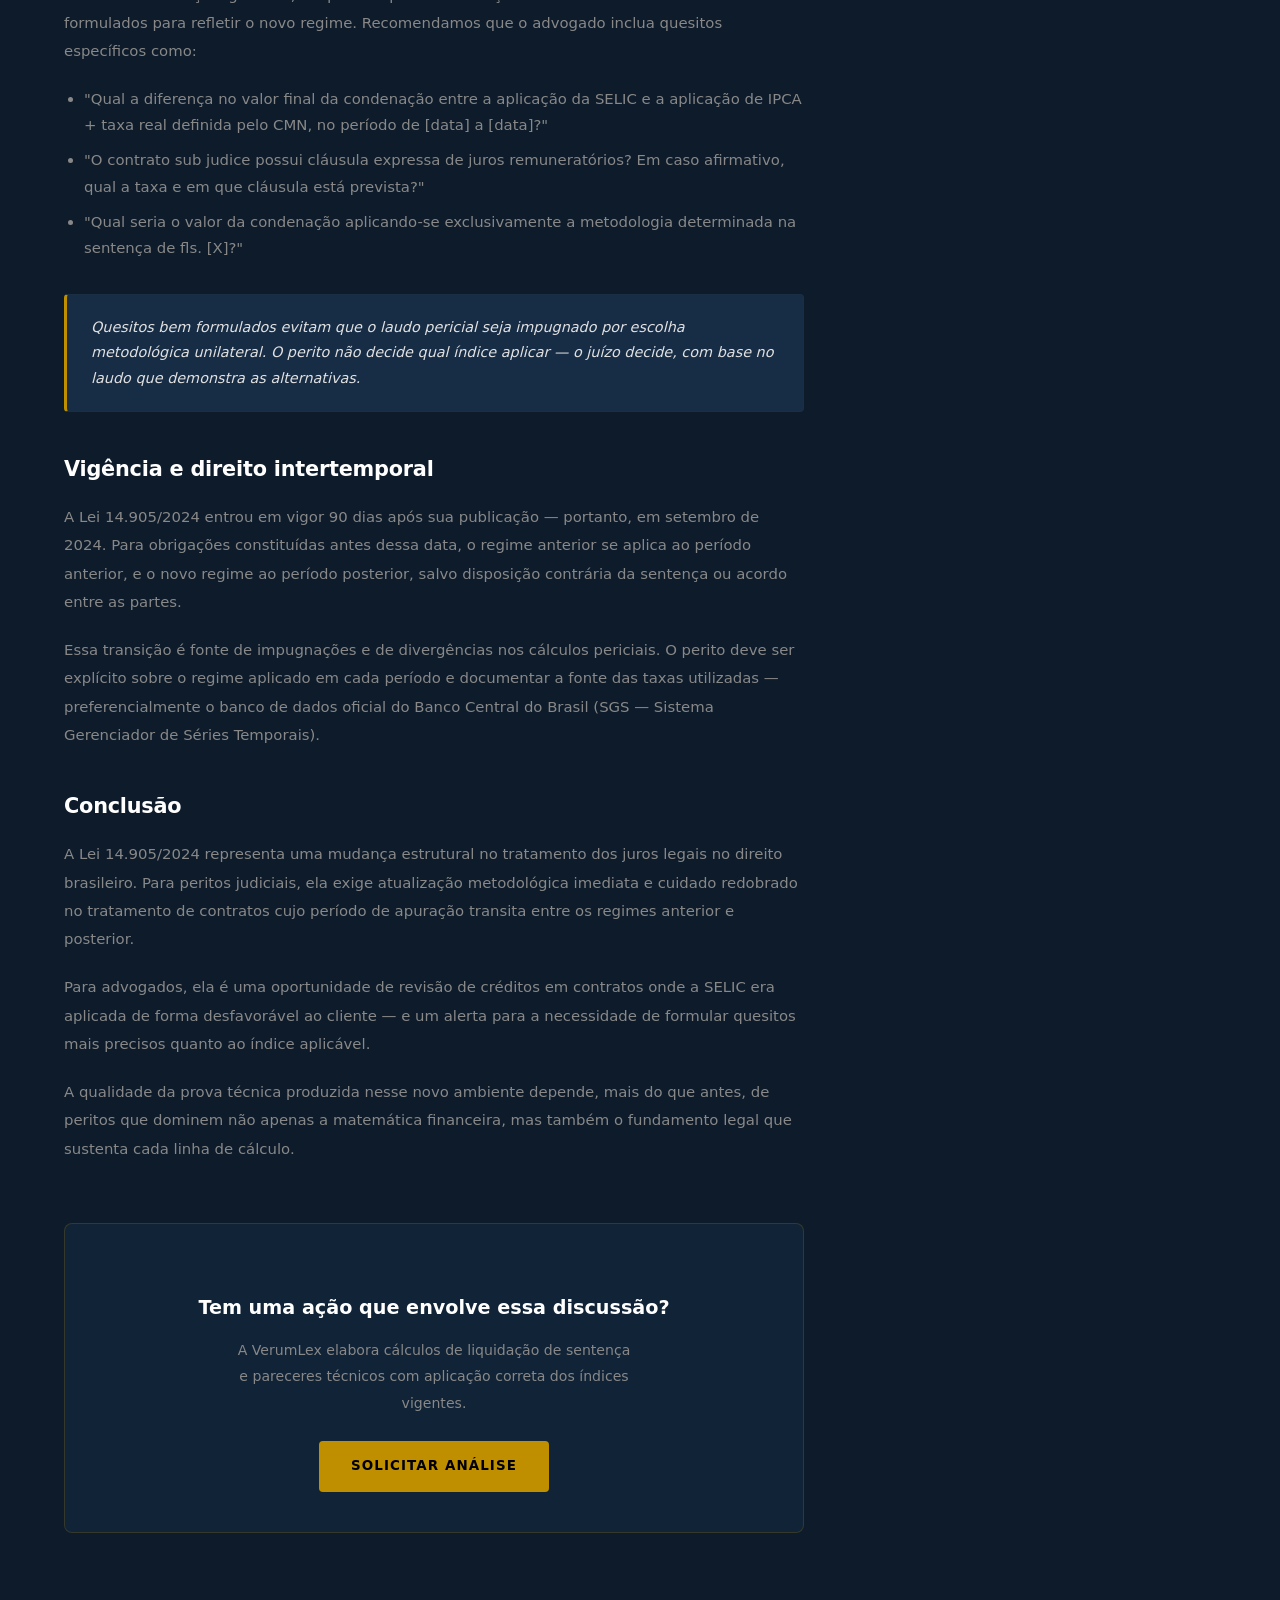
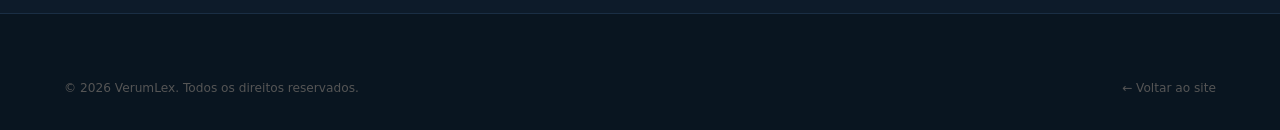
==== commit c033ffb2: "Corrige encoding UTF-8 e bug do menu mobile no desktop - Restaura HTMLs do commit 54c2287 (encoding " ====
--- a/artigos/lei-14905-2024-juros.html
+++ b/artigos/lei-14905-2024-juros.html
@@ -3,14 +3,14 @@
 <head>
   <meta charset="UTF-8">
   <meta name="viewport" content="width=device-width, initial-scale=1.0">
-  <title>Lei 14.905/2024 e os Reflexos nos CÃ¡lculos Periciais â€” VerumLex</title>
-  <meta name="description" content="A reforma dos juros legais pela Lei 14.905/2024 e CMN 5.171 alterou a base de correÃ§Ã£o monetÃ¡ria em contratos sem taxa fixada. Impactos na liquidaÃ§Ã£o de sentenÃ§a.">
+  <title>Lei 14.905/2024 e os Reflexos nos Cálculos Periciais — VerumLex</title>
+  <meta name="description" content="A reforma dos juros legais pela Lei 14.905/2024 e CMN 5.171 alterou a base de correção monetária em contratos sem taxa fixada. Impactos na liquidação de sentença.">
   <link rel="preconnect" href="https://fonts.googleapis.com">
   <link rel="preconnect" href="https://fonts.gstatic.com" crossorigin>
   <link href="https://fonts.googleapis.com/css2?family=Roboto:wght@300;400;500;700&display=swap" rel="stylesheet">
   <link rel="stylesheet" href="https://cdnjs.cloudflare.com/ajax/libs/font-awesome/6.5.0/css/all.min.css">
-  <link rel="stylesheet" href="../assets/css/style.css?v=4.0">
-  <link rel="icon" href="data:image/svg+xml,<svg xmlns='http://www.w3.org/2000/svg' viewBox='0 0 100 100'><text y='.9em' font-size='90'>âš–</text></svg>">
+  <link rel="stylesheet" href="../assets/css/style.css?v=4.1">
+  <link rel="icon" href="data:image/svg+xml,<svg xmlns='http://www.w3.org/2000/svg' viewBox='0 0 100 100'><text y='.9em' font-size='90'>⚖</text></svg>">
 </head>
 <body>
 
@@ -23,7 +23,7 @@
       <span class="nav-logo-text">VERUMLEX</span>
     </a>
     <ul class="nav-links">
-      <li><a href="../index.html#servicos">ServiÃ§os</a></li>
+      <li><a href="../index.html#servicos">Serviços</a></li>
       <li><a href="../index.html#quem-somos">Quem Somos</a></li>
       <li><a href="../index.html#artigos">Artigos</a></li>
     </ul>
@@ -33,7 +33,7 @@
     </button>
   </div>
   <div class="nav-mobile-menu" id="navMobile">
-    <a href="../index.html#servicos">ServiÃ§os</a>
+    <a href="../index.html#servicos">Serviços</a>
     <a href="../index.html#quem-somos">Quem Somos</a>
     <a href="../index.html#artigos">Artigos</a>
     <a href="../index.html#contato" style="color:var(--gold)">Falar com o Perito</a>
@@ -48,11 +48,11 @@
     </a>
 
     <div class="article-page-header">
-      <span class="article-page-tag">LegislaÃ§Ã£o Â· Contratos Â· LiquidaÃ§Ã£o de SentenÃ§a</span>
-      <h1 class="article-page-title">Lei 14.905/2024: novas regras de juros e seus reflexos nos cÃ¡lculos periciais</h1>
+      <span class="article-page-tag">Legislação · Contratos · Liquidação de Sentença</span>
+      <h1 class="article-page-title">Lei 14.905/2024: novas regras de juros e seus reflexos nos cálculos periciais</h1>
       <div class="article-meta">
         <span><i class="fa-regular fa-calendar"></i> Junho de 2026</span>
-        <span><i class="fa-solid fa-user"></i> Cesar Saggioro â€” Perito Judicial</span>
+        <span><i class="fa-solid fa-user"></i> Cesar Saggioro — Perito Judicial</span>
         <span><i class="fa-regular fa-clock"></i> 8 min de leitura</span>
       </div>
     </div>
@@ -62,10 +62,10 @@
     <div class="article-content">
 
       <p>
-        Por dÃ©cadas, a questÃ£o dos juros legais nos contratos civis foi tratada de forma ambÃ­gua pelo ordenamento jurÃ­dico brasileiro. O art. 406 do CÃ³digo Civil remetia Ã  taxa "que estiver em vigor para a mora do pagamento de impostos devidos Ã  Fazenda Nacional" â€” o que gerou divergÃªncia persistente entre a aplicaÃ§Ã£o da SELIC e da taxa de 1% ao mÃªs, com reflexos diretos em milhares de aÃ§Ãµes de revisÃ£o contratual e liquidaÃ§Ã£o de sentenÃ§a.
-      </p>
-      <p>
-        A <strong>Lei 14.905, de 27 de junho de 2024</strong>, encerrou essa ambiguidade â€” mas criou novos pontos de atenÃ§Ã£o que todo advogado e perito precisa compreender.
+        Por décadas, a questão dos juros legais nos contratos civis foi tratada de forma ambígua pelo ordenamento jurídico brasileiro. O art. 406 do Código Civil remetia à taxa "que estiver em vigor para a mora do pagamento de impostos devidos à Fazenda Nacional" — o que gerou divergência persistente entre a aplicação da SELIC e da taxa de 1% ao mês, com reflexos diretos em milhares de ações de revisão contratual e liquidação de sentença.
+      </p>
+      <p>
+        A <strong>Lei 14.905, de 27 de junho de 2024</strong>, encerrou essa ambiguidade — mas criou novos pontos de atenção que todo advogado e perito precisa compreender.
       </p>
 
       <h2>O problema que a lei veio resolver</h2>
@@ -73,116 +73,116 @@
         Antes da reforma, o art. 406 do CC era interpretado de duas formas igualmente respaldadas:
       </p>
       <ul>
-        <li><strong>Corrente SELIC:</strong> a "taxa em vigor para mora dos impostos" seria a SELIC, que jÃ¡ incorpora inflaÃ§Ã£o e juros reais. Era a posiÃ§Ã£o dominante no STJ (REsp 1.112.879/SP, Tema 176).</li>
-        <li><strong>Corrente 1% a.m.:</strong> a taxa deveria ser a do art. 161, Â§1Âº, do CTN â€” 1% ao mÃªs â€” separada da correÃ§Ã£o monetÃ¡ria, que deveria ser aplicada cumulativamente.</li>
-      </ul>
-      <p>
-        Essa divergÃªncia produzia diferenÃ§as de dezenas de pontos percentuais em contratos de mÃ©dio e longo prazo, impactando diretamente o valor final de condenaÃ§Ãµes.
+        <li><strong>Corrente SELIC:</strong> a "taxa em vigor para mora dos impostos" seria a SELIC, que já incorpora inflação e juros reais. Era a posição dominante no STJ (REsp 1.112.879/SP, Tema 176).</li>
+        <li><strong>Corrente 1% a.m.:</strong> a taxa deveria ser a do art. 161, §1º, do CTN — 1% ao mês — separada da correção monetária, que deveria ser aplicada cumulativamente.</li>
+      </ul>
+      <p>
+        Essa divergência produzia diferenças de dezenas de pontos percentuais em contratos de médio e longo prazo, impactando diretamente o valor final de condenações.
       </p>
 
       <h2>O que a Lei 14.905/2024 estabeleceu</h2>
       <p>
-        A lei introduziu no CÃ³digo Civil uma estrutura dual e explÃ­cita para os juros legais:
+        A lei introduziu no Código Civil uma estrutura dual e explícita para os juros legais:
       </p>
 
       <h3>Contratos sem taxa de juros expressamente fixada</h3>
       <p>
-        O novo art. 406 do CC define que, na ausÃªncia de convenÃ§Ã£o ou quando a lei nÃ£o determinar taxa diversa, aplicam-se os <strong>juros legais</strong>, compostos por:
-      </p>
-      <ul>
-        <li><strong>CorreÃ§Ã£o monetÃ¡ria:</strong> pelo Ã­ndice oficial de inflaÃ§Ã£o definido pelo CMN â€” atualmente o IPCA.</li>
+        O novo art. 406 do CC define que, na ausência de convenção ou quando a lei não determinar taxa diversa, aplicam-se os <strong>juros legais</strong>, compostos por:
+      </p>
+      <ul>
+        <li><strong>Correção monetária:</strong> pelo índice oficial de inflação definido pelo CMN — atualmente o IPCA.</li>
         <li><strong>Juros de mora:</strong> pela taxa real de juros definida pelo CMN, publicada mensalmente.</li>
       </ul>
       <p>
-        A separaÃ§Ã£o entre inflaÃ§Ã£o e juros reais Ã© a mudanÃ§a estrutural mais relevante da lei. Ela afasta definitivamente a SELIC como Ã­ndice Ãºnico de remuneraÃ§Ã£o e correÃ§Ã£o nessas hipÃ³teses.
-      </p>
-
-      <h3>A ResoluÃ§Ã£o CMN 5.171/2023</h3>
-      <p>
-        Antecipando a reforma legal, o Conselho MonetÃ¡rio Nacional editou a ResoluÃ§Ã£o CMN 5.171, que definiu:
-      </p>
-      <ul>
-        <li>A <strong>Taxa Legal de Juros</strong>, composta por IPCA (correÃ§Ã£o) + taxa real fixada periodicamente pelo CMN.</li>
-        <li>DivulgaÃ§Ã£o mensal da taxa real no site do Banco Central.</li>
-        <li>AplicaÃ§Ã£o para contratos civis, obrigaÃ§Ãµes de reparaÃ§Ã£o de danos e, nos casos omissos, para execuÃ§Ãµes fiscais.</li>
+        A separação entre inflação e juros reais é a mudança estrutural mais relevante da lei. Ela afasta definitivamente a SELIC como índice único de remuneração e correção nessas hipóteses.
+      </p>
+
+      <h3>A Resolução CMN 5.171/2023</h3>
+      <p>
+        Antecipando a reforma legal, o Conselho Monetário Nacional editou a Resolução CMN 5.171, que definiu:
+      </p>
+      <ul>
+        <li>A <strong>Taxa Legal de Juros</strong>, composta por IPCA (correção) + taxa real fixada periodicamente pelo CMN.</li>
+        <li>Divulgação mensal da taxa real no site do Banco Central.</li>
+        <li>Aplicação para contratos civis, obrigações de reparação de danos e, nos casos omissos, para execuções fiscais.</li>
       </ul>
 
       <div class="article-callout">
-        <p>A principal mudanÃ§a prÃ¡tica: onde antes se aplicava SELIC como fator Ãºnico, passa-se a aplicar IPCA (correÃ§Ã£o monetÃ¡ria) + taxa real (juros). Em perÃ­odos de inflaÃ§Ã£o elevada com SELIC baixa, o resultado pode ser significativamente diferente.</p>
-      </div>
-
-      <h2>Impactos diretos nos cÃ¡lculos periciais</h2>
-
-      <h3>1. LiquidaÃ§Ã£o de sentenÃ§a em aÃ§Ãµes cÃ­veis</h3>
-      <p>
-        SentenÃ§as que condenam ao pagamento de quantia certa com base no art. 406 do CC â€” contratos de prestaÃ§Ã£o de serviÃ§os, indenizaÃ§Ãµes contratuais, revisÃµes de clÃ¡usulas â€” devem, a partir da vigÃªncia da lei (setembro de 2024), adotar a metodologia IPCA + taxa real.
-      </p>
-      <p>
-        Para sentenÃ§as anteriores Ã  lei, a jurisprudÃªncia ainda estÃ¡ em formaÃ§Ã£o sobre a aplicaÃ§Ã£o do direito intertemporal. O perito deve apresentar ao juÃ­zo os dois cenÃ¡rios â€” SELIC e IPCA + taxa real â€” e aguardar determinaÃ§Ã£o expressa sobre qual aplicar, evitando que o laudo seja impugnado por escolha unilateral do Ã­ndice.
-      </p>
-
-      <h3>2. Contratos bancÃ¡rios com clÃ¡usula de juros remuneratÃ³rios expressos</h3>
-      <p>
-        A lei nÃ£o afeta contratos em que a taxa de juros estÃ¡ expressamente pactuada. Nesses casos â€” como a grande maioria dos contratos bancÃ¡rios â€” a taxa contratual prevalece, e a discussÃ£o pericial desloca-se para outros eixos: capitalizaÃ§Ã£o indevida, spread abusivo, cobranÃ§a de encargos nÃ£o previstos.
-      </p>
-      <p>
-        Ã‰ relevante distinguir os <em>juros remuneratÃ³rios</em> (vigentes durante a normalidade do contrato) dos <em>juros moratÃ³rios</em> (aplicados apÃ³s o inadimplemento). Contratos que pactuam apenas os juros remuneratÃ³rios podem ter lacuna em relaÃ§Ã£o Ã  mora â€” lacuna essa que agora Ã© preenchida pela nova metodologia legal.
-      </p>
-
-      <h3>3. AÃ§Ãµes trabalhistas â€” atenÃ§Ã£o Ã  especificidade</h3>
-      <p>
-        A reforma do art. 406 do CC nÃ£o afeta diretamente as aÃ§Ãµes trabalhistas, que possuem regramento prÃ³prio. ApÃ³s o julgamento da ADC 58 pelo STF, o entendimento consolidado Ã©:
-      </p>
-      <ul>
-        <li>CrÃ©ditos trabalhistas na fase prÃ©-judicial: IPCA-E + juros de 1% ao mÃªs (art. 39 da Lei 8.177/91).</li>
-        <li>Fase judicial (apÃ³s ajuizamento): SELIC (sem juros adicionais), por ser compensatÃ³ria e moratÃ³ria ao mesmo tempo.</li>
-      </ul>
-      <p>
-        A Lei 14.905/2024 nÃ£o revogou nem modificou esse entendimento. Peritos trabalhistas devem manter a metodologia ADC 58 e nÃ£o confundir os regimes.
-      </p>
-
-      <h3>4. ReparaÃ§Ã£o civil por danos (responsabilidade extracontratual)</h3>
-      <p>
-        Nas aÃ§Ãµes de responsabilidade civil extracontratual â€” indenizaÃ§Ãµes por acidentes, danos morais, etc. â€” a nova lei tem aplicaÃ§Ã£o direta quando a sentenÃ§a nÃ£o especifica Ã­ndice. O perito deve atentar para a data do evento danoso (termo inicial da correÃ§Ã£o) e a data da sentenÃ§a (que pode alterar o regime aplicÃ¡vel).
+        <p>A principal mudança prática: onde antes se aplicava SELIC como fator único, passa-se a aplicar IPCA (correção monetária) + taxa real (juros). Em períodos de inflação elevada com SELIC baixa, o resultado pode ser significativamente diferente.</p>
+      </div>
+
+      <h2>Impactos diretos nos cálculos periciais</h2>
+
+      <h3>1. Liquidação de sentença em ações cíveis</h3>
+      <p>
+        Sentenças que condenam ao pagamento de quantia certa com base no art. 406 do CC — contratos de prestação de serviços, indenizações contratuais, revisões de cláusulas — devem, a partir da vigência da lei (setembro de 2024), adotar a metodologia IPCA + taxa real.
+      </p>
+      <p>
+        Para sentenças anteriores à lei, a jurisprudência ainda está em formação sobre a aplicação do direito intertemporal. O perito deve apresentar ao juízo os dois cenários — SELIC e IPCA + taxa real — e aguardar determinação expressa sobre qual aplicar, evitando que o laudo seja impugnado por escolha unilateral do índice.
+      </p>
+
+      <h3>2. Contratos bancários com cláusula de juros remuneratórios expressos</h3>
+      <p>
+        A lei não afeta contratos em que a taxa de juros está expressamente pactuada. Nesses casos — como a grande maioria dos contratos bancários — a taxa contratual prevalece, e a discussão pericial desloca-se para outros eixos: capitalização indevida, spread abusivo, cobrança de encargos não previstos.
+      </p>
+      <p>
+        É relevante distinguir os <em>juros remuneratórios</em> (vigentes durante a normalidade do contrato) dos <em>juros moratórios</em> (aplicados após o inadimplemento). Contratos que pactuam apenas os juros remuneratórios podem ter lacuna em relação à mora — lacuna essa que agora é preenchida pela nova metodologia legal.
+      </p>
+
+      <h3>3. Ações trabalhistas — atenção à especificidade</h3>
+      <p>
+        A reforma do art. 406 do CC não afeta diretamente as ações trabalhistas, que possuem regramento próprio. Após o julgamento da ADC 58 pelo STF, o entendimento consolidado é:
+      </p>
+      <ul>
+        <li>Créditos trabalhistas na fase pré-judicial: IPCA-E + juros de 1% ao mês (art. 39 da Lei 8.177/91).</li>
+        <li>Fase judicial (após ajuizamento): SELIC (sem juros adicionais), por ser compensatória e moratória ao mesmo tempo.</li>
+      </ul>
+      <p>
+        A Lei 14.905/2024 não revogou nem modificou esse entendimento. Peritos trabalhistas devem manter a metodologia ADC 58 e não confundir os regimes.
+      </p>
+
+      <h3>4. Reparação civil por danos (responsabilidade extracontratual)</h3>
+      <p>
+        Nas ações de responsabilidade civil extracontratual — indenizações por acidentes, danos morais, etc. — a nova lei tem aplicação direta quando a sentença não especifica índice. O perito deve atentar para a data do evento danoso (termo inicial da correção) e a data da sentença (que pode alterar o regime aplicável).
       </p>
 
       <h2>O que o advogado deve exigir do perito</h2>
       <p>
-        Diante da mudanÃ§a legislativa, os quesitos periciais em aÃ§Ãµes cÃ­veis devem ser cuidadosamente formulados para refletir o novo regime. Recomendamos que o advogado inclua quesitos especÃ­ficos como:
-      </p>
-      <ul>
-        <li>"Qual a diferenÃ§a no valor final da condenaÃ§Ã£o entre a aplicaÃ§Ã£o da SELIC e a aplicaÃ§Ã£o de IPCA + taxa real definida pelo CMN, no perÃ­odo de [data] a [data]?"</li>
-        <li>"O contrato sub judice possui clÃ¡usula expressa de juros remuneratÃ³rios? Em caso afirmativo, qual a taxa e em que clÃ¡usula estÃ¡ prevista?"</li>
-        <li>"Qual seria o valor da condenaÃ§Ã£o aplicando-se exclusivamente a metodologia determinada na sentenÃ§a de fls. [X]?"</li>
+        Diante da mudança legislativa, os quesitos periciais em ações cíveis devem ser cuidadosamente formulados para refletir o novo regime. Recomendamos que o advogado inclua quesitos específicos como:
+      </p>
+      <ul>
+        <li>"Qual a diferença no valor final da condenação entre a aplicação da SELIC e a aplicação de IPCA + taxa real definida pelo CMN, no período de [data] a [data]?"</li>
+        <li>"O contrato sub judice possui cláusula expressa de juros remuneratórios? Em caso afirmativo, qual a taxa e em que cláusula está prevista?"</li>
+        <li>"Qual seria o valor da condenação aplicando-se exclusivamente a metodologia determinada na sentença de fls. [X]?"</li>
       </ul>
 
       <div class="article-callout">
-        <p>Quesitos bem formulados evitam que o laudo pericial seja impugnado por escolha metodolÃ³gica unilateral. O perito nÃ£o decide qual Ã­ndice aplicar â€” o juÃ­zo decide, com base no laudo que demonstra as alternativas.</p>
-      </div>
-
-      <h2>VigÃªncia e direito intertemporal</h2>
-      <p>
-        A Lei 14.905/2024 entrou em vigor 90 dias apÃ³s sua publicaÃ§Ã£o â€” portanto, em setembro de 2024. Para obrigaÃ§Ãµes constituÃ­das antes dessa data, o regime anterior se aplica ao perÃ­odo anterior, e o novo regime ao perÃ­odo posterior, salvo disposiÃ§Ã£o contrÃ¡ria da sentenÃ§a ou acordo entre as partes.
-      </p>
-      <p>
-        Essa transiÃ§Ã£o Ã© fonte de impugnaÃ§Ãµes e de divergÃªncias nos cÃ¡lculos periciais. O perito deve ser explÃ­cito sobre o regime aplicado em cada perÃ­odo e documentar a fonte das taxas utilizadas â€” preferencialmente o banco de dados oficial do Banco Central do Brasil (SGS â€” Sistema Gerenciador de SÃ©ries Temporais).
-      </p>
-
-      <h2>ConclusÃ£o</h2>
-      <p>
-        A Lei 14.905/2024 representa uma mudanÃ§a estrutural no tratamento dos juros legais no direito brasileiro. Para peritos judiciais, ela exige atualizaÃ§Ã£o metodolÃ³gica imediata e cuidado redobrado no tratamento de contratos cujo perÃ­odo de apuraÃ§Ã£o transita entre os regimes anterior e posterior.
-      </p>
-      <p>
-        Para advogados, ela Ã© uma oportunidade de revisÃ£o de crÃ©ditos em contratos onde a SELIC era aplicada de forma desfavorÃ¡vel ao cliente â€” e um alerta para a necessidade de formular quesitos mais precisos quanto ao Ã­ndice aplicÃ¡vel.
-      </p>
-      <p>
-        A qualidade da prova tÃ©cnica produzida nesse novo ambiente depende, mais do que antes, de peritos que dominem nÃ£o apenas a matemÃ¡tica financeira, mas tambÃ©m o fundamento legal que sustenta cada linha de cÃ¡lculo.
+        <p>Quesitos bem formulados evitam que o laudo pericial seja impugnado por escolha metodológica unilateral. O perito não decide qual índice aplicar — o juízo decide, com base no laudo que demonstra as alternativas.</p>
+      </div>
+
+      <h2>Vigência e direito intertemporal</h2>
+      <p>
+        A Lei 14.905/2024 entrou em vigor 90 dias após sua publicação — portanto, em setembro de 2024. Para obrigações constituídas antes dessa data, o regime anterior se aplica ao período anterior, e o novo regime ao período posterior, salvo disposição contrária da sentença ou acordo entre as partes.
+      </p>
+      <p>
+        Essa transição é fonte de impugnações e de divergências nos cálculos periciais. O perito deve ser explícito sobre o regime aplicado em cada período e documentar a fonte das taxas utilizadas — preferencialmente o banco de dados oficial do Banco Central do Brasil (SGS — Sistema Gerenciador de Séries Temporais).
+      </p>
+
+      <h2>Conclusão</h2>
+      <p>
+        A Lei 14.905/2024 representa uma mudança estrutural no tratamento dos juros legais no direito brasileiro. Para peritos judiciais, ela exige atualização metodológica imediata e cuidado redobrado no tratamento de contratos cujo período de apuração transita entre os regimes anterior e posterior.
+      </p>
+      <p>
+        Para advogados, ela é uma oportunidade de revisão de créditos em contratos onde a SELIC era aplicada de forma desfavorável ao cliente — e um alerta para a necessidade de formular quesitos mais precisos quanto ao índice aplicável.
+      </p>
+      <p>
+        A qualidade da prova técnica produzida nesse novo ambiente depende, mais do que antes, de peritos que dominem não apenas a matemática financeira, mas também o fundamento legal que sustenta cada linha de cálculo.
       </p>
 
       <div class="article-cta">
-        <h3>Tem uma aÃ§Ã£o que envolve essa discussÃ£o?</h3>
-        <p>A VerumLex elabora cÃ¡lculos de liquidaÃ§Ã£o de sentenÃ§a e pareceres tÃ©cnicos com aplicaÃ§Ã£o correta dos Ã­ndices vigentes.</p>
-        <a href="../index.html#contato" class="btn btn-gold">Solicitar AnÃ¡lise</a>
+        <h3>Tem uma ação que envolve essa discussão?</h3>
+        <p>A VerumLex elabora cálculos de liquidação de sentença e pareceres técnicos com aplicação correta dos índices vigentes.</p>
+        <a href="../index.html#contato" class="btn btn-gold">Solicitar Análise</a>
       </div>
 
     </div>
@@ -193,7 +193,7 @@
   <div class="container">
     <div class="footer-bottom" style="border-top:none;padding-top:0">
       <p>&copy; 2026 VerumLex. Todos os direitos reservados.</p>
-      <a href="../index.html" style="font-size:0.76rem;color:var(--dim)">â† Voltar ao site</a>
+      <a href="../index.html" style="font-size:0.76rem;color:var(--dim)">← Voltar ao site</a>
     </div>
   </div>
 </footer>
@@ -218,4 +218,3 @@
 </script>
 </body>
 </html>
-
--- a/assets/css/style.css
+++ b/assets/css/style.css
@@ -173,6 +173,9 @@
 .nav-toggle.open span:nth-child(1) { transform: translateY(7px) rotate(45deg); }
 .nav-toggle.open span:nth-child(2) { opacity: 0; }
 .nav-toggle.open span:nth-child(3) { transform: translateY(-7px) rotate(-45deg); }
+
+/* Mobile menu oculto por padrão em todas as resoluções */
+.nav-mobile-menu { display: none; }
 
 /* ════ TIPOGRAFIA DE MARCA ════ */
 /* Roboto: slogans e taglines */
